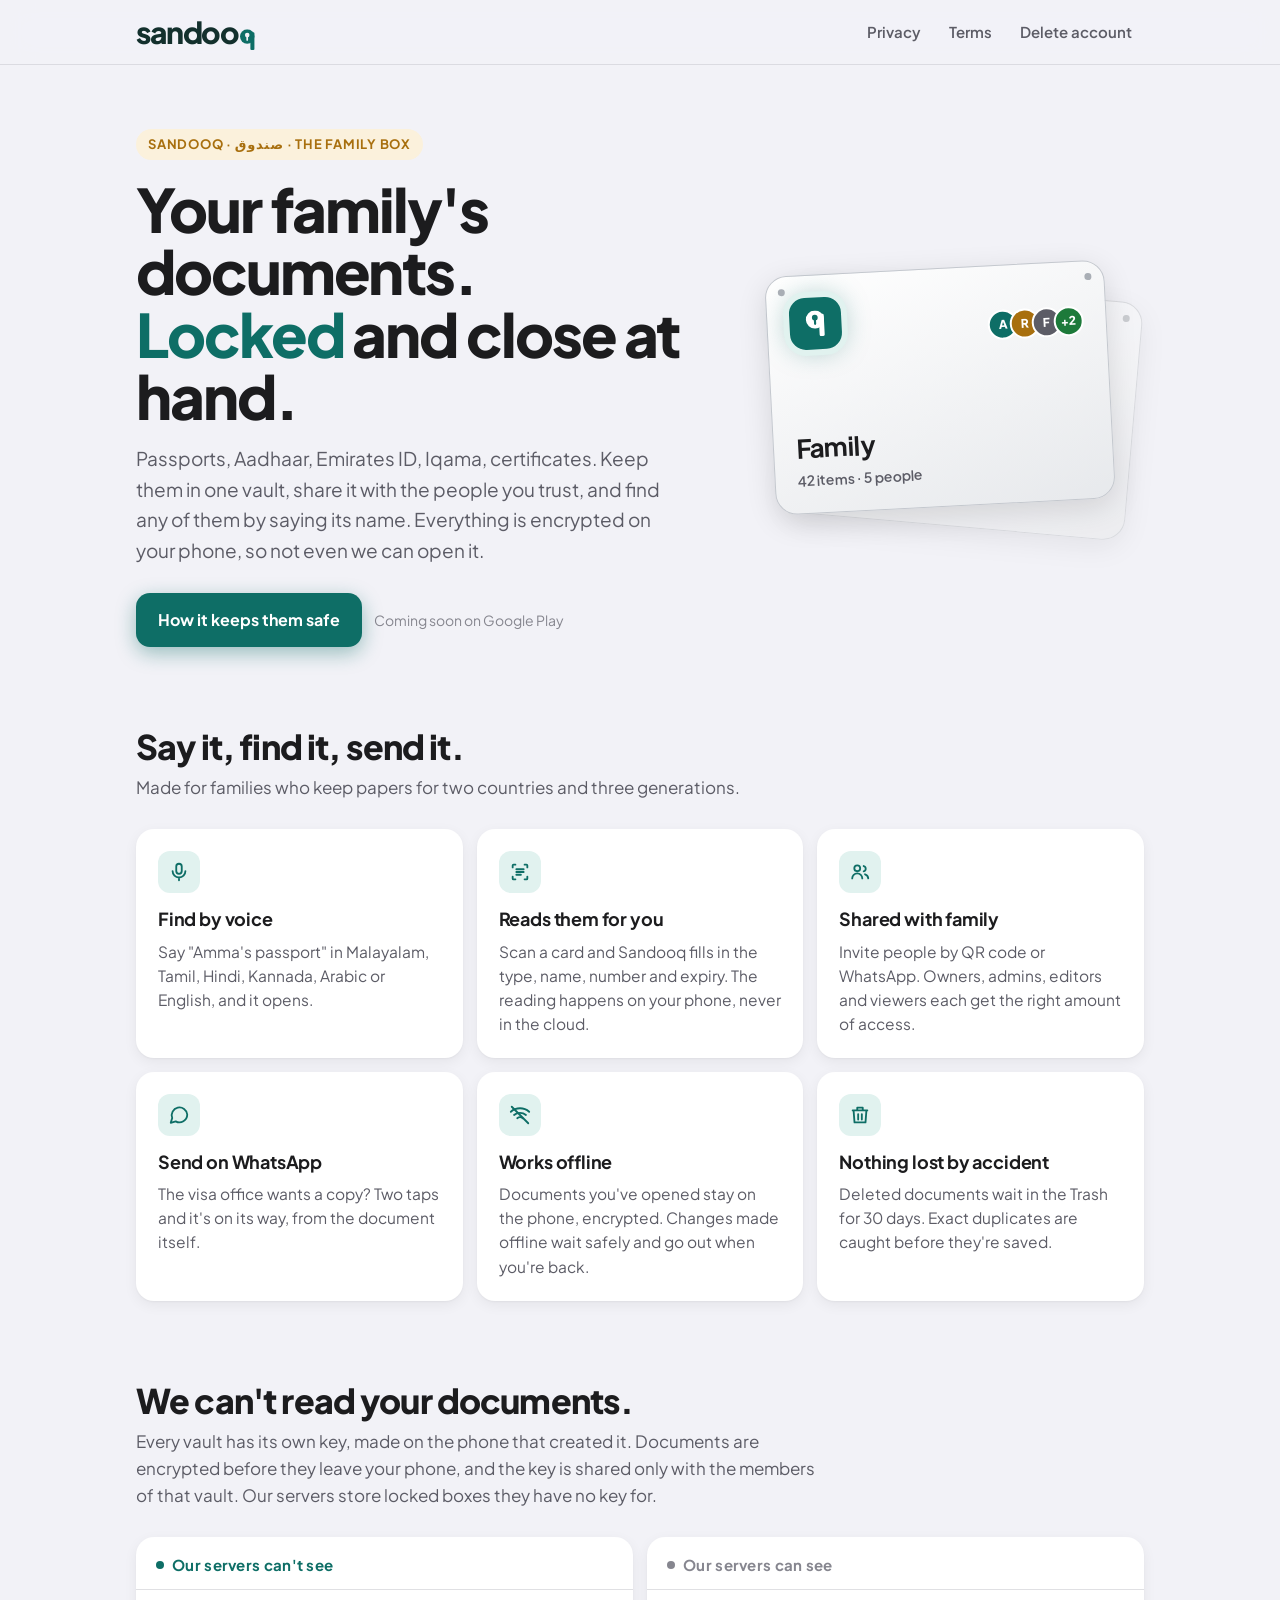
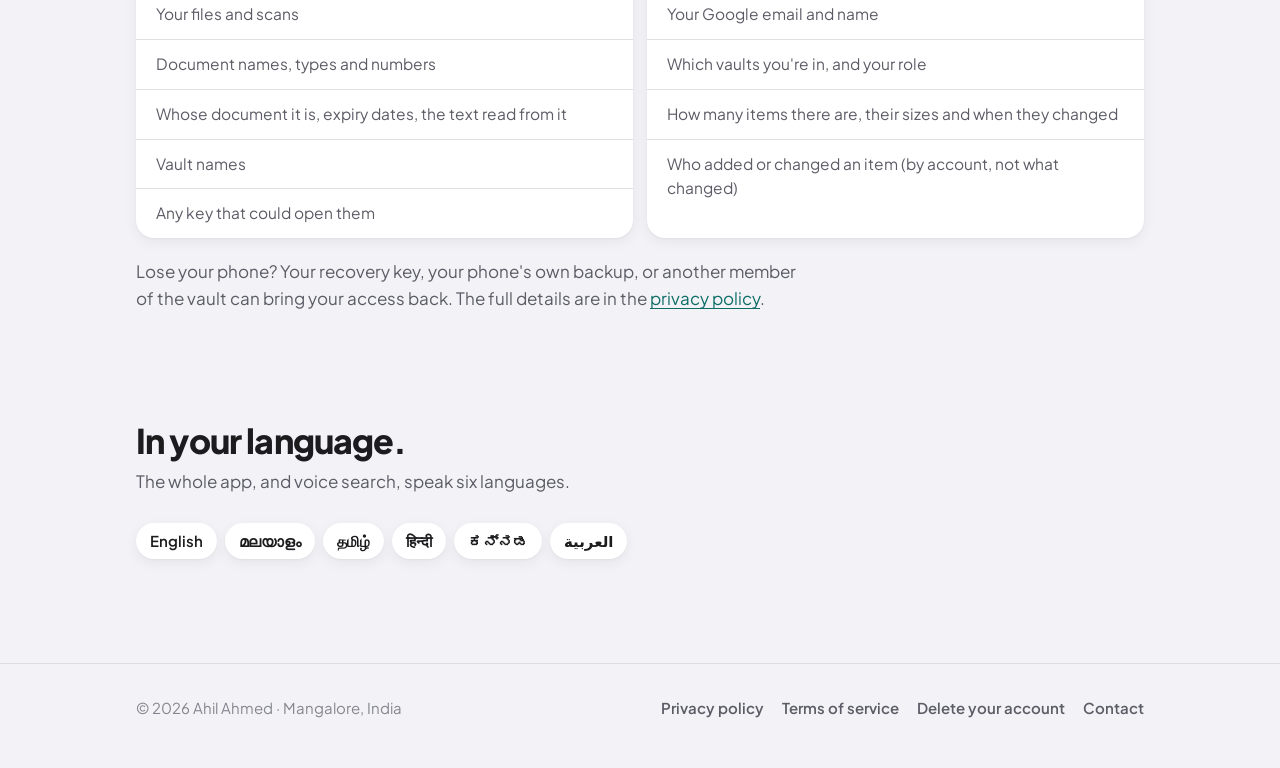
==== index.html @ 52944ab1 "Sandooq website: home, privacy policy, terms, account deletion Co-Authored-By: Claude Opus 5.5 <nore" ====
<!doctype html>
<html lang="en">
<head>
  <meta charset="utf-8">
  <meta name="viewport" content="width=device-width, initial-scale=1">
  <title>Sandooq — your family's documents, locked and close at hand</title>
  <meta name="description" content="Sandooq keeps your family's passports, IDs and papers end-to-end encrypted, shared with the people you choose, and found by voice in your own language.">
  <meta name="theme-color" content="#F2F2F7" media="(prefers-color-scheme: light)">
  <meta name="theme-color" content="#000000" media="(prefers-color-scheme: dark)">
  <link rel="icon" href="favicon.svg" type="image/svg+xml">
  <link rel="preconnect" href="https://fonts.googleapis.com">
  <link rel="preconnect" href="https://fonts.gstatic.com" crossorigin>
  <link href="https://fonts.googleapis.com/css2?family=Plus+Jakarta+Sans:wght@400;500;600;700;800&display=swap" rel="stylesheet">
  <link rel="stylesheet" href="style.css">
</head>
<body>
  <header class="site-header">
    <div class="wrap">
      <a class="wordmark" href="./" aria-label="Sandooq home">sandoo<svg class="q" viewBox="0 0 26 36" aria-hidden="true"><circle class="mark" cx="12.5" cy="12.5" r="12.5"/><rect class="mark" x="18" y="5" width="7" height="31" rx="2"/><circle class="hole" cx="12.5" cy="10" r="4"/><rect class="hole" x="11" y="11" width="3" height="9" rx="1.5"/></svg></a>
      <nav aria-label="Main">
        <a href="privacy/">Privacy</a>
        <a href="terms/">Terms</a>
        <a href="delete-account/">Delete account</a>
      </nav>
    </div>
  </header>

  <main>
    <div class="wrap">
      <section class="hero">
        <div>
          <span class="eyebrow">Sandooq · صندوق · the family box</span>
          <h1>Your family's documents. <em>Locked</em> and close at hand.</h1>
          <p class="lede">Passports, Aadhaar, Emirates ID, Iqama, certificates. Keep them in one vault, share it with the people you trust, and find any of them by saying its name. Everything is encrypted on your phone, so not even we can open it.</p>
          <div class="cta-row">
            <a class="btn" href="#how">How it keeps them safe</a>
            <span class="soon">Coming soon on Google Play</span>
          </div>
        </div>
        <div class="vault-stage" aria-hidden="true">
          <div class="stack">
            <div class="vault behind">
              <div class="row"><div class="lock"></div></div>
              <div><h3>Parents</h3></div>
            </div>
            <div class="vault">
              <div class="row">
                <div class="lock"><svg viewBox="0 0 26 36"><circle cx="12.5" cy="12.5" r="12.5" fill="#fff"/><rect x="18" y="5" width="7" height="31" rx="2" fill="#fff"/><circle cx="12.5" cy="10" r="4" style="fill:var(--brand)"/><rect x="11" y="11" width="3" height="9" rx="1.5" style="fill:var(--brand)"/></svg></div>
                <div class="people"><span>A</span><span>R</span><span>F</span><span>+2</span></div>
              </div>
              <div>
                <h3>Family</h3>
                <div class="meta">42 items · 5 people</div>
              </div>
            </div>
          </div>
        </div>
      </section>

      <section class="block">
        <h2>Say it, find it, send it.</h2>
        <p class="section-sub">Made for families who keep papers for two countries and three generations.</p>
        <div class="grid">
          <div class="card">
            <div class="icon"><svg viewBox="0 0 24 24"><rect x="9" y="3" width="6" height="11" rx="3"/><path d="M5 11a7 7 0 0 0 14 0M12 18v3"/></svg></div>
            <h3>Find by voice</h3>
            <p>Say "Amma's passport" in Malayalam, Tamil, Hindi, Kannada, Arabic or English, and it opens.</p>
          </div>
          <div class="card">
            <div class="icon"><svg viewBox="0 0 24 24"><path d="M4 7V5a1 1 0 0 1 1-1h2M17 4h2a1 1 0 0 1 1 1v2M20 17v2a1 1 0 0 1-1 1h-2M7 20H5a1 1 0 0 1-1-1v-2M8 9h8M8 12h8M8 15h5"/></svg></div>
            <h3>Reads them for you</h3>
            <p>Scan a card and Sandooq fills in the type, name, number and expiry. The reading happens on your phone, never in the cloud.</p>
          </div>
          <div class="card">
            <div class="icon"><svg viewBox="0 0 24 24"><circle cx="9" cy="8" r="3.2"/><path d="M3.5 19a5.5 5.5 0 0 1 11 0M16 5.5a3 3 0 0 1 0 5.8M17.5 14.5A5 5 0 0 1 21 19"/></svg></div>
            <h3>Shared with family</h3>
            <p>Invite people by QR code or WhatsApp. Owners, admins, editors and viewers each get the right amount of access.</p>
          </div>
          <div class="card">
            <div class="icon"><svg viewBox="0 0 24 24"><path d="M21 11.5a8.5 8.5 0 0 1-12.6 7.4L3 20.5l1.6-5.2A8.5 8.5 0 1 1 21 11.5z"/></svg></div>
            <h3>Send on WhatsApp</h3>
            <p>The visa office wants a copy? Two taps and it's on its way, from the document itself.</p>
          </div>
          <div class="card">
            <div class="icon"><svg viewBox="0 0 24 24"><path d="M2 8.5a15 15 0 0 1 20 0M5.5 12a10 10 0 0 1 13 0M9 15.5a5 5 0 0 1 6 0"/><path d="M3 3l18 18"/></svg></div>
            <h3>Works offline</h3>
            <p>Documents you've opened stay on the phone, encrypted. Changes made offline wait safely and go out when you're back.</p>
          </div>
          <div class="card">
            <div class="icon"><svg viewBox="0 0 24 24"><path d="M4 7h16M10 11v6M14 11v6M5 7l1 13h12l1-13M9 7V4h6v3"/></svg></div>
            <h3>Nothing lost by accident</h3>
            <p>Deleted documents wait in the Trash for 30 days. Exact duplicates are caught before they're saved.</p>
          </div>
        </div>
      </section>

      <section class="block" id="how">
        <h2>We can't read your documents.</h2>
        <p class="section-sub">Every vault has its own key, made on the phone that created it. Documents are encrypted before they leave your phone, and the key is shared only with the members of that vault. Our servers store locked boxes they have no key for.</p>
        <div class="split">
          <div class="list-card cant">
            <h3><span class="dot"></span>Our servers can't see</h3>
            <ul>
              <li>Your files and scans</li>
              <li>Document names, types and numbers</li>
              <li>Whose document it is, expiry dates, the text read from it</li>
              <li>Vault names</li>
              <li>Any key that could open them</li>
            </ul>
          </div>
          <div class="list-card can">
            <h3><span class="dot"></span>Our servers can see</h3>
            <ul>
              <li>Your Google email and name</li>
              <li>Which vaults you're in, and your role</li>
              <li>How many items there are, their sizes and when they changed</li>
              <li>Who added or changed an item (by account, not what changed)</li>
            </ul>
          </div>
        </div>
        <p class="section-sub" style="margin-top:20px">Lose your phone? Your recovery key, your phone's own backup, or another member of the vault can bring your access back. The full details are in the <a href="privacy/">privacy policy</a>.</p>
      </section>

      <section class="block">
        <h2>In your language.</h2>
        <p class="section-sub">The whole app, and voice search, speak six languages.</p>
        <div class="langs" lang="mul">
          <span>English</span><span lang="ml">മലയാളം</span><span lang="ta">தமிழ்</span><span lang="hi">हिन्दी</span><span lang="kn">ಕನ್ನಡ</span><span lang="ar" dir="rtl">العربية</span>
        </div>
      </section>
    </div>
  </main>

  <footer class="site-footer">
    <div class="wrap">
      <span>© 2026 Ahil Ahmed · Mangalore, India</span>
      <nav aria-label="Footer">
        <a href="privacy/">Privacy policy</a>
        <a href="terms/">Terms of service</a>
        <a href="delete-account/">Delete your account</a>
        <a href="mailto:ahilahmedhussain15@gmail.com">Contact</a>
      </nav>
    </div>
  </footer>
</body>
</html>
---- style.css ----
/* Sandooq site — colours and type follow the app (lib/app/theme.dart). */

:root {
  --bg: #F2F2F7;
  --surface: #FFFFFF;
  --fill: #E5E5EA;
  --separator: #C6C6CC;
  --ink: #1C1C1E;
  --ink2: #5C5C66;
  --ink3: #86868F;
  --brand: #0E6E66;
  --brand-ink: #13302D;
  --on-brand: #FFFFFF;
  --tint: #E1F2EF;
  --brass: #A86F0E;
  --brass-tint: #FBF1DC;
  --danger: #C8281C;
  --silver: #E7E9EC;
  --silver-edge: #C4C8CE;
  --silver-rivet: #A9AEB5;
  --glow: rgba(14, 110, 102, .40);
  --shadow-card: 0 1px 2px rgba(0,0,0,.04), 0 4px 14px rgba(0,0,0,.06);
  --shadow-float: 0 8px 30px rgba(0,0,0,.12);
  --radius: 18px;
  color-scheme: light;
}

@media (prefers-color-scheme: dark) {
  :root {
    --bg: #000000;
    --surface: #1C1C1E;
    --fill: #3A3A3C;
    --separator: #48484A;
    --ink: #F5F5F7;
    --ink2: #AEAEB5;
    --ink3: #8C8C94;
    --brand: #3CC2B2;
    --brand-ink: #3CC2B2;
    --on-brand: #04211F;
    --tint: #12403C;
    --brass: #E2AA45;
    --brass-tint: #33270F;
    --danger: #FF6B5E;
    --silver: #2A2C2F;
    --silver-edge: #4A4E54;
    --silver-rivet: #6B7078;
    --glow: rgba(60, 194, 178, .45);
    --shadow-card: none;
    --shadow-float: 0 8px 30px rgba(0,0,0,.5);
    color-scheme: dark;
  }
}

*, *::before, *::after { box-sizing: border-box; }

html { -webkit-text-size-adjust: 100%; scroll-padding-top: 84px; }

body {
  margin: 0;
  background: var(--bg);
  color: var(--ink);
  font-family: "Plus Jakarta Sans", system-ui, -apple-system, "Segoe UI", Roboto, sans-serif;
  font-size: 17px;
  line-height: 1.6;
  -webkit-font-smoothing: antialiased;
}

a { color: var(--brand); text-underline-offset: 3px; text-decoration-thickness: 1px; }
a:hover { text-decoration-thickness: 2px; }
a:focus-visible, button:focus-visible { outline: 3px solid var(--glow); outline-offset: 2px; border-radius: 6px; }

.wrap { width: 100%; max-width: 1040px; margin: 0 auto; padding: 0 16px; }
.wrap.narrow { max-width: 760px; }

/* ── Header ─────────────────────────────────────────── */
.site-header {
  position: sticky; top: 0; z-index: 10;
  background: color-mix(in srgb, var(--bg) 82%, transparent);
  backdrop-filter: saturate(180%) blur(16px);
  -webkit-backdrop-filter: saturate(180%) blur(16px);
  border-bottom: 1px solid color-mix(in srgb, var(--separator) 50%, transparent);
}
.site-header .wrap { display: flex; align-items: center; justify-content: space-between; gap: 12px; min-height: 64px; flex-wrap: wrap; }
.site-header nav { display: flex; gap: 4px; flex-wrap: wrap; }
.site-header nav a {
  color: var(--ink2); text-decoration: none; font-weight: 600; font-size: 15px;
  padding: 8px 12px; border-radius: 999px;
}
.site-header nav a:hover { background: var(--fill); color: var(--ink); }
.site-header nav a[aria-current="page"] { background: var(--tint); color: var(--brand); }

/* ── Wordmark: "sandoo" + the keyhole q ─────────────── */
.wordmark {
  display: inline-flex; align-items: baseline; text-decoration: none;
  color: var(--brand-ink); font-weight: 800; letter-spacing: -0.0385em;
  font-size: 30px; line-height: 1;
}
.wordmark .q { width: .5em; height: .692em; margin-left: .019em; transform: translateY(.2115em); flex: none; }
.wordmark .q .mark { fill: var(--brand); }
.wordmark .q .hole { fill: var(--bg); }

/* ── Landing ────────────────────────────────────────── */
.hero { padding: 64px 0 40px; display: grid; gap: 48px; align-items: center; grid-template-columns: 1.15fr .85fr; }
.eyebrow { display: inline-block; font-size: 13px; font-weight: 700; letter-spacing: .06em; text-transform: uppercase; color: var(--brass); background: var(--brass-tint); padding: 5px 12px; border-radius: 999px; }
.hero h1 { font-size: clamp(38px, 6vw, 60px); line-height: 1.04; letter-spacing: -0.035em; font-weight: 800; margin: 18px 0 16px; }
.hero h1 em { font-style: normal; color: var(--brand); }
.hero .lede { font-size: 19px; color: var(--ink2); margin: 0 0 28px; max-width: 34em; }
.cta-row { display: flex; gap: 12px; flex-wrap: wrap; align-items: center; }
.btn {
  display: inline-flex; align-items: center; gap: 8px; text-decoration: none;
  font-weight: 700; font-size: 16px; padding: 14px 22px; border-radius: 14px;
  background: var(--brand); color: var(--on-brand); box-shadow: 0 6px 20px var(--glow);
}
.btn.ghost { background: var(--surface); color: var(--ink); box-shadow: var(--shadow-card); }
.btn[aria-disabled="true"] { cursor: default; }
.soon { font-size: 14px; color: var(--ink3); }

/* The vault card, as on Home */
.vault-stage { display: grid; place-items: center; }
.vault {
  width: 100%; max-width: 340px; aspect-ratio: 1.42;
  position: relative; border-radius: 22px; padding: 22px;
  background: linear-gradient(160deg, var(--surface), var(--silver));
  border: 1px solid var(--silver-edge);
  box-shadow: var(--shadow-float);
  display: flex; flex-direction: column; justify-content: space-between;
  transform: rotate(-3deg);
}
.vault::before, .vault::after { content: ""; position: absolute; width: 7px; height: 7px; border-radius: 50%; background: var(--silver-rivet); top: 12px; }
.vault::before { left: 12px; } .vault::after { right: 12px; }
.vault .lock { width: 52px; height: 52px; border-radius: 16px; background: var(--brand); display: grid; place-items: center; box-shadow: 0 0 0 6px var(--tint), 0 0 28px var(--glow); }
.vault .lock svg { width: 26px; height: 26px; }
.vault h3 { margin: 0; font-size: 26px; letter-spacing: -0.02em; }
.vault .meta { color: var(--ink2); font-size: 14px; font-weight: 600; }
.vault .people { display: flex; }
.vault .people span { width: 30px; height: 30px; border-radius: 50%; display: grid; place-items: center; font-size: 12px; font-weight: 800; color: var(--on-brand); background: var(--brand); border: 2px solid var(--surface); margin-left: -8px; }
.vault .people span:first-child { margin-left: 0; }
.vault .people span:nth-child(2) { background: var(--brass); }
.vault .people span:nth-child(3) { background: #5C5C66; }
.vault .people span:nth-child(4) { background: #1D7A3A; }
.vault .row { display: flex; justify-content: space-between; align-items: flex-end; }
.vault.behind { position: absolute; transform: rotate(5deg) translate(26px, 18px); opacity: .55; filter: saturate(.6); }
.vault-stage .stack { position: relative; width: 100%; max-width: 340px; }

section.block { padding: 40px 0; }
section.block > h2, .section-title { font-size: clamp(26px, 3.4vw, 34px); letter-spacing: -0.025em; line-height: 1.15; margin: 0 0 8px; font-weight: 800; }
.section-sub { color: var(--ink2); margin: 0 0 28px; max-width: 40em; }

.grid { display: grid; gap: 14px; grid-template-columns: repeat(3, 1fr); }
.card { background: var(--surface); border-radius: var(--radius); padding: 22px; box-shadow: var(--shadow-card); }
.card h3 { margin: 12px 0 6px; font-size: 18px; letter-spacing: -0.01em; }
.card p { margin: 0; color: var(--ink2); font-size: 15.5px; line-height: 1.55; }
.icon { width: 42px; height: 42px; border-radius: 12px; background: var(--tint); display: grid; place-items: center; }
.icon svg { width: 22px; height: 22px; stroke: var(--brand); fill: none; stroke-width: 2; stroke-linecap: round; stroke-linejoin: round; }

.split { display: grid; grid-template-columns: 1fr 1fr; gap: 14px; }
.list-card { background: var(--surface); border-radius: var(--radius); box-shadow: var(--shadow-card); overflow: hidden; }
.list-card h3 { margin: 0; padding: 16px 20px 12px; font-size: 15px; letter-spacing: .02em; display: flex; align-items: center; gap: 8px; }
.list-card ul { list-style: none; margin: 0; padding: 0; }
.list-card li { padding: 12px 20px; border-top: 1px solid color-mix(in srgb, var(--separator) 55%, transparent); font-size: 15.5px; color: var(--ink2); }
.list-card.cant h3 { color: var(--brand); }
.list-card.can h3 { color: var(--ink3); }
.dot { width: 8px; height: 8px; border-radius: 50%; background: currentColor; display: inline-block; }

.langs { display: flex; flex-wrap: wrap; gap: 8px; margin-top: 18px; }
.langs span { background: var(--surface); box-shadow: var(--shadow-card); border-radius: 999px; padding: 6px 14px; font-weight: 600; font-size: 15px; }

/* ── Legal pages ────────────────────────────────────── */
.doc-head { padding: 48px 0 8px; }
.doc-head h1 { font-size: clamp(34px, 5vw, 46px); letter-spacing: -0.03em; line-height: 1.08; margin: 0 0 10px; font-weight: 800; }
.doc-head .updated { color: var(--ink3); font-size: 15px; margin: 0; }

.summary { background: var(--tint); border-radius: var(--radius); padding: 20px 22px; margin: 24px 0 8px; }
.summary h2 { margin: 0 0 8px !important; font-size: 17px !important; color: var(--brand); padding: 0 !important; border: 0 !important; }
.summary ul { margin: 0; padding-left: 20px; }
.summary li { margin: 4px 0; }

.toc { background: var(--surface); border-radius: var(--radius); box-shadow: var(--shadow-card); padding: 16px 20px; margin: 20px 0 8px; }
.toc strong { font-size: 13px; letter-spacing: .06em; text-transform: uppercase; color: var(--ink3); }
.toc ol { margin: 8px 0 0; padding-left: 22px; columns: 2; column-gap: 28px; font-size: 15.5px; }
.toc li { break-inside: avoid; margin: 3px 0; }
.toc a { text-decoration: none; }

.prose h2 { font-size: 23px; letter-spacing: -0.02em; line-height: 1.25; margin: 44px 0 10px; font-weight: 800; }
.prose h3 { font-size: 18px; margin: 26px 0 6px; }
.prose p, .prose li { color: var(--ink); }
.prose ul, .prose ol { padding-left: 22px; }
.prose li { margin: 5px 0; }
.prose .muted { color: var(--ink2); }

.table-card { background: var(--surface); border-radius: var(--radius); box-shadow: var(--shadow-card); overflow-x: auto; margin: 16px 0; }
table { width: 100%; border-collapse: collapse; font-size: 15px; line-height: 1.45; }
th, td { text-align: left; vertical-align: top; padding: 12px 16px; }
th { font-size: 13px; text-transform: uppercase; letter-spacing: .05em; color: var(--ink3); font-weight: 700; background: color-mix(in srgb, var(--fill) 45%, transparent); }
tr + tr td { border-top: 1px solid color-mix(in srgb, var(--separator) 55%, transparent); }
td:first-child { font-weight: 600; min-width: 150px; }
.pill { display: inline-block; font-size: 12.5px; font-weight: 700; padding: 2px 9px; border-radius: 999px; white-space: nowrap; }
.pill.enc { background: var(--tint); color: var(--brand); }
.pill.plain { background: var(--brass-tint); color: var(--brass); }

.note { border-left: 4px solid var(--brass); background: var(--brass-tint); border-radius: 0 14px 14px 0; padding: 14px 18px; margin: 18px 0; }
.note p { margin: 0; }

.steps { counter-reset: s; list-style: none; padding: 0 !important; margin: 16px 0; display: grid; gap: 10px; }
.steps li { counter-increment: s; background: var(--surface); box-shadow: var(--shadow-card); border-radius: 16px; padding: 16px 18px 16px 62px; position: relative; margin: 0 !important; }
.steps li::before { content: counter(s); position: absolute; left: 16px; top: 14px; width: 32px; height: 32px; border-radius: 50%; background: var(--brand); color: var(--on-brand); font-weight: 800; display: grid; place-items: center; font-size: 15px; }
.steps li strong { display: block; }

.mail-card { background: var(--surface); box-shadow: var(--shadow-card); border-radius: var(--radius); padding: 20px 22px; margin: 16px 0; }
.mail-card dl { margin: 0; display: grid; grid-template-columns: auto 1fr; gap: 8px 16px; }
.mail-card dt { color: var(--ink3); font-weight: 600; font-size: 15px; }
.mail-card dd { margin: 0; font-weight: 600; overflow-wrap: anywhere; }

/* ── Footer ─────────────────────────────────────────── */
.site-footer { margin-top: 64px; padding: 32px 0 48px; border-top: 1px solid color-mix(in srgb, var(--separator) 50%, transparent); color: var(--ink3); font-size: 15px; }
.site-footer .wrap { display: flex; justify-content: space-between; gap: 16px; flex-wrap: wrap; align-items: center; }
.site-footer nav { display: flex; gap: 18px; flex-wrap: wrap; }
.site-footer a { color: var(--ink2); text-decoration: none; font-weight: 600; }
.site-footer a:hover { color: var(--brand); }

/* ── Small screens ──────────────────────────────────── */
@media (max-width: 860px) {
  .hero { grid-template-columns: 1fr; padding-top: 36px; gap: 36px; }
  .grid { grid-template-columns: 1fr 1fr; }
}
@media (max-width: 600px) {
  body { font-size: 16px; }
  .grid, .split { grid-template-columns: 1fr; }
  .toc ol { columns: 1; }
  .site-header .wrap { padding-top: 8px; padding-bottom: 8px; }
  .site-header nav { margin-left: -12px; }
  .wordmark { font-size: 26px; }
  td:first-child { min-width: 110px; }
  .mail-card dl { grid-template-columns: 1fr; gap: 2px; }
  .mail-card dd + dt { margin-top: 10px; }
  .mail-card dd { overflow-wrap: normal; word-break: break-all; }
  .vault.behind { display: none; }
}
@media (prefers-reduced-motion: no-preference) {
  .vault:not(.behind) { transition: transform .4s cubic-bezier(.2,.8,.2,1); }
  .vault-stage:hover .vault:not(.behind) { transform: rotate(-1deg) translateY(-4px); }
}
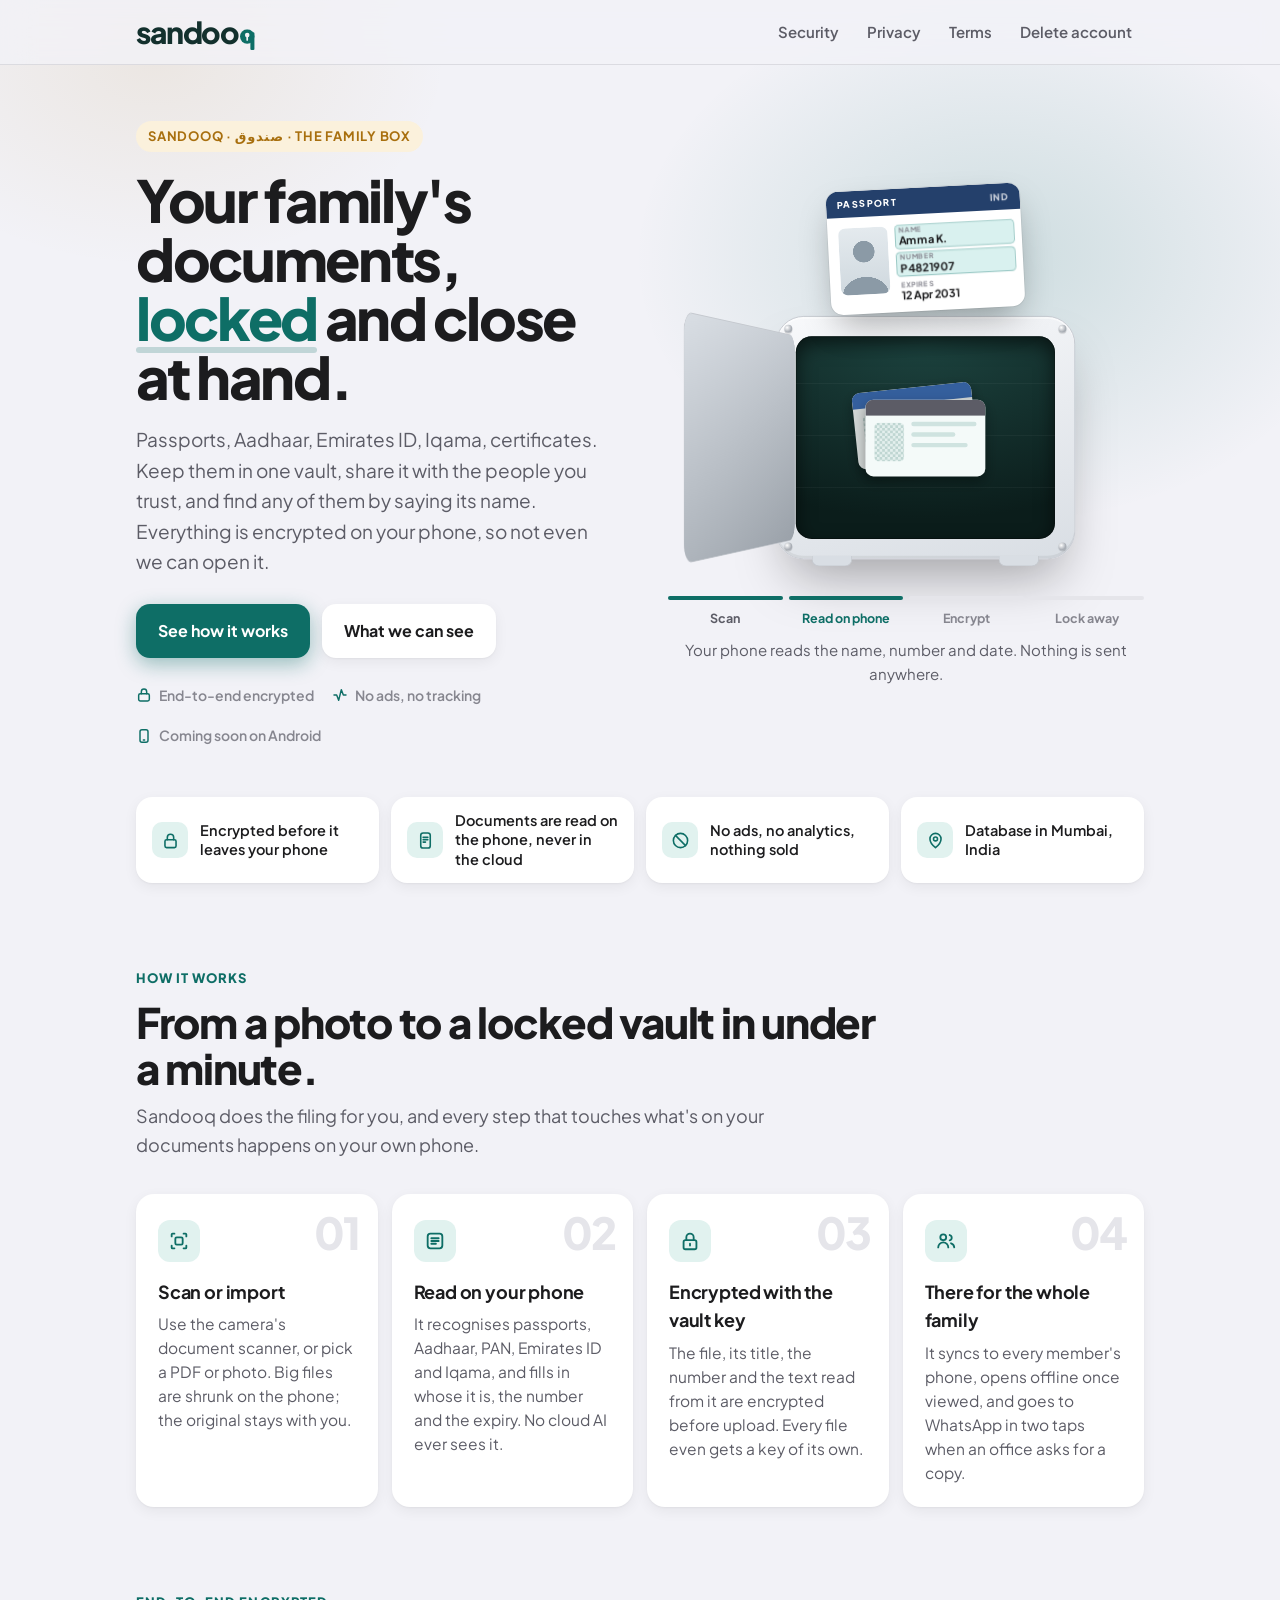
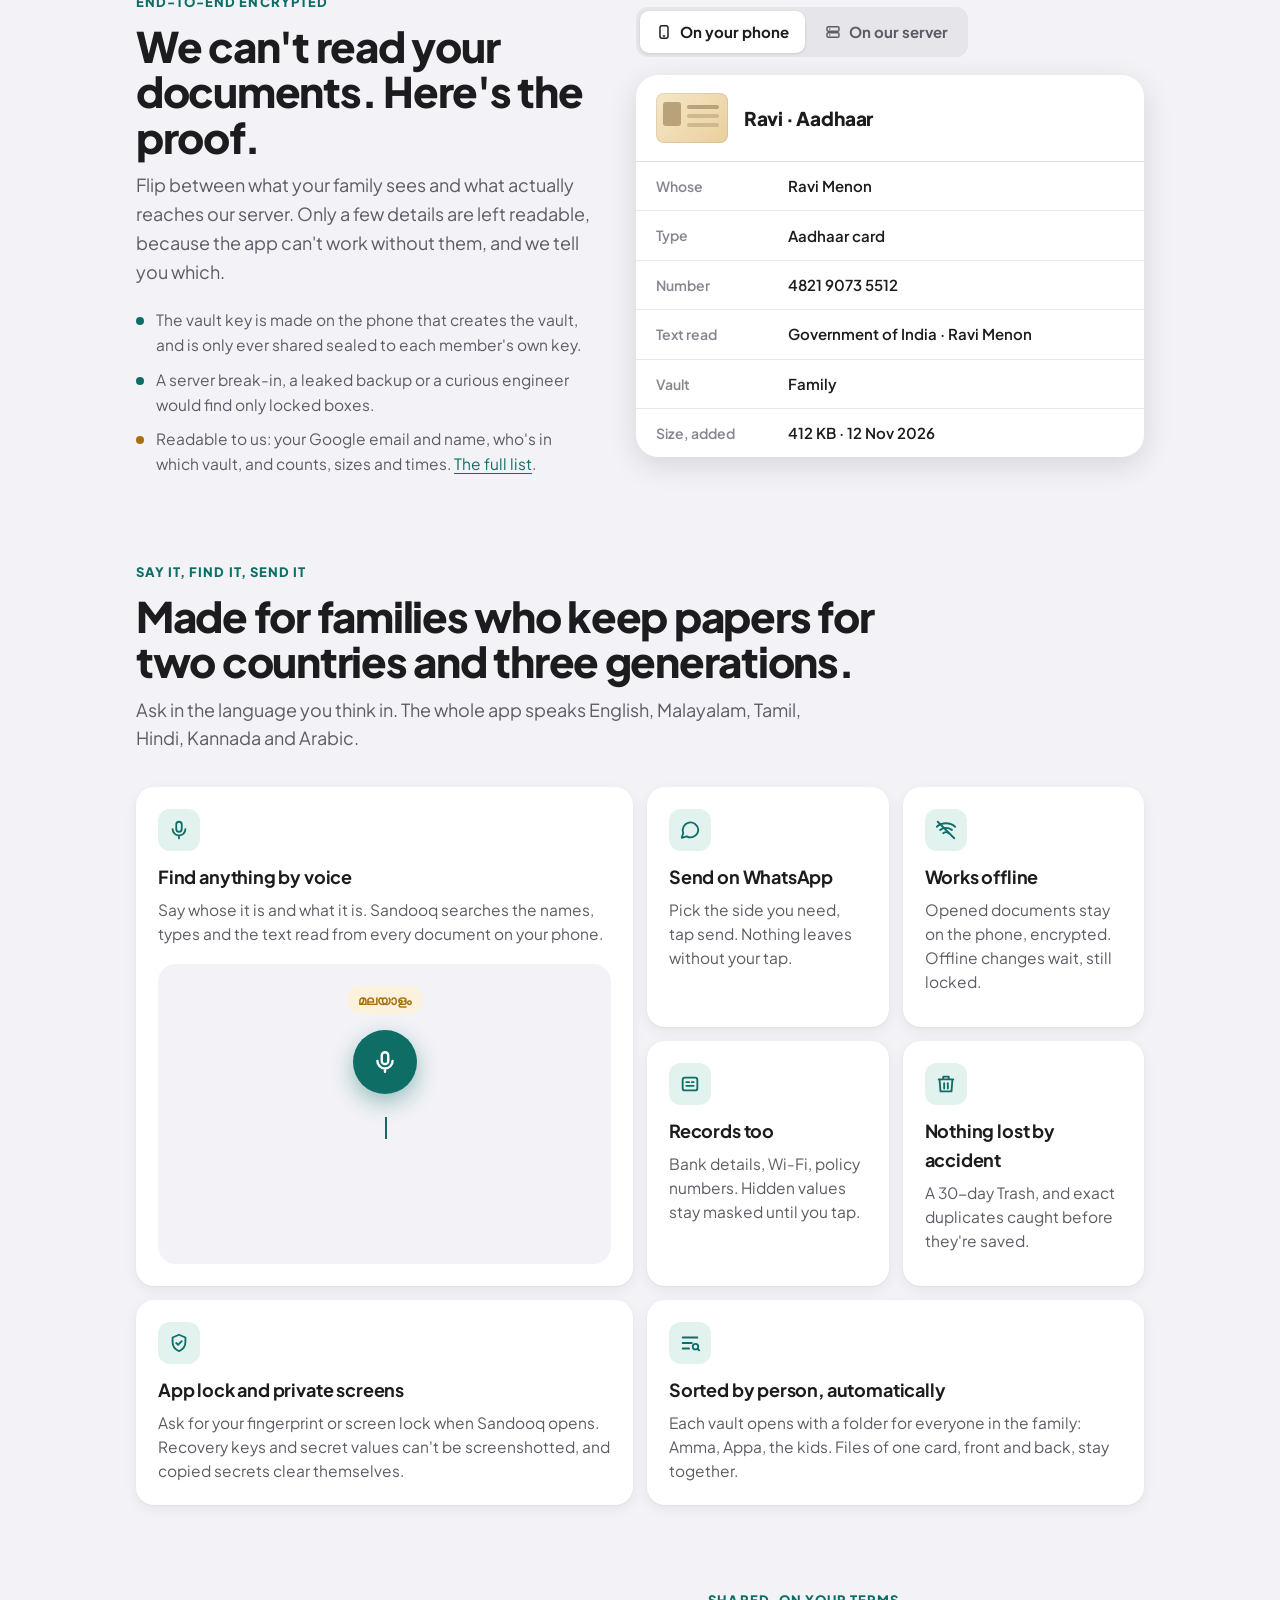
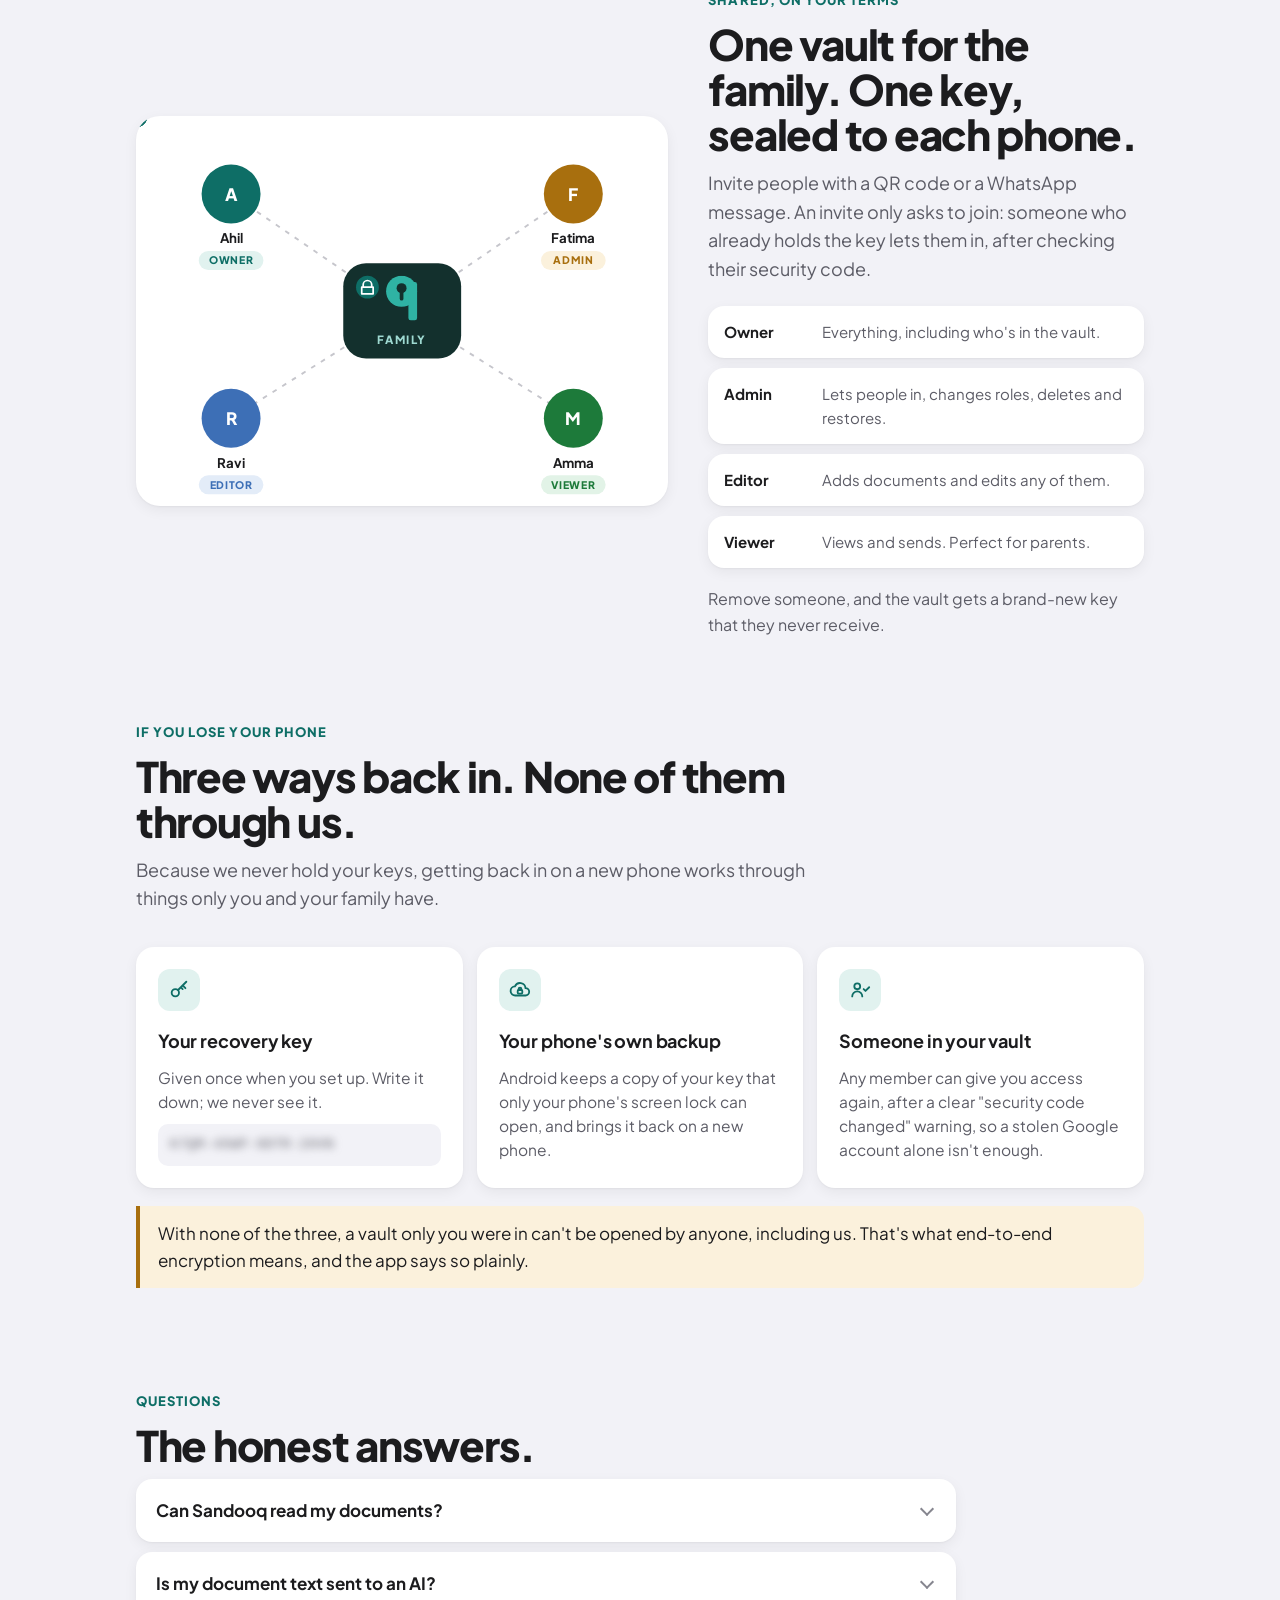
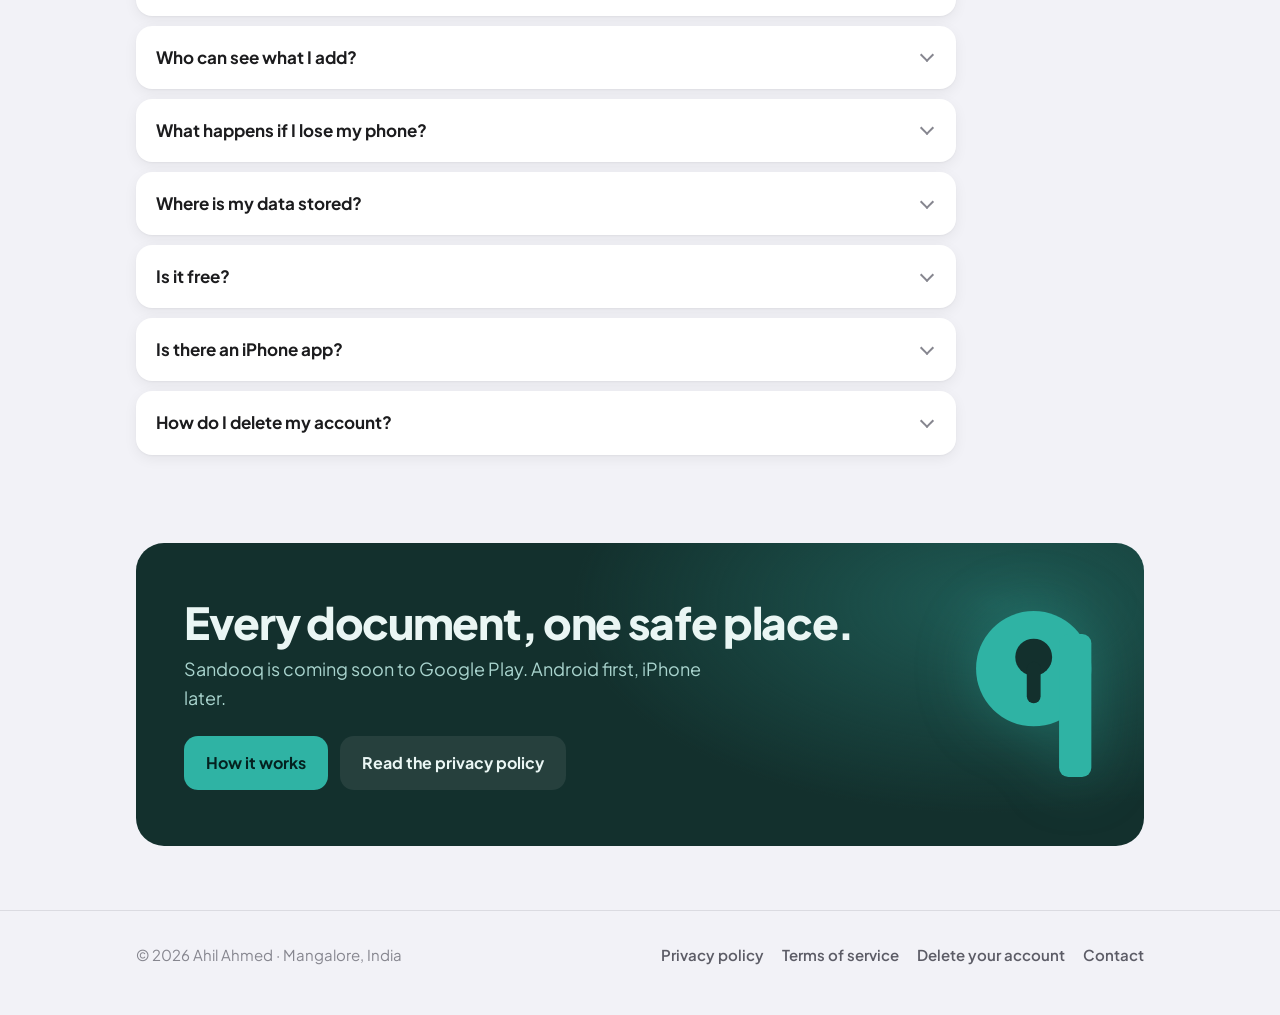
==== commit d900c6d1: "Home page: animated vault, phone-vs-server view, voice demo, key sharing, FAQ Co-Authored-By: Claude" ====
--- a/index.html
+++ b/index.html
@@ -5,6 +5,8 @@
   <meta name="viewport" content="width=device-width, initial-scale=1">
   <title>Sandooq — your family's documents, locked and close at hand</title>
   <meta name="description" content="Sandooq keeps your family's passports, IDs and papers end-to-end encrypted, shared with the people you choose, and found by voice in your own language.">
+  <meta property="og:title" content="Sandooq — your family's documents, locked and close at hand">
+  <meta property="og:description" content="End-to-end encrypted family document vault. Read on your phone, found by voice, shared only with family.">
   <meta name="theme-color" content="#F2F2F7" media="(prefers-color-scheme: light)">
   <meta name="theme-color" content="#000000" media="(prefers-color-scheme: dark)">
   <link rel="icon" href="favicon.svg" type="image/svg+xml">
@@ -12,12 +14,19 @@
   <link rel="preconnect" href="https://fonts.gstatic.com" crossorigin>
   <link href="https://fonts.googleapis.com/css2?family=Plus+Jakarta+Sans:wght@400;500;600;700;800&display=swap" rel="stylesheet">
   <link rel="stylesheet" href="style.css">
+  <link rel="stylesheet" href="home.css">
+  <script>document.documentElement.classList.add('js')</script>
 </head>
 <body>
+  <svg width="0" height="0" style="position:absolute" aria-hidden="true">
+    <symbol id="q" viewBox="0 0 26 36"><circle cx="12.5" cy="12.5" r="12.5" style="fill:var(--q-mark)"/><rect x="18" y="5" width="7" height="31" rx="2" style="fill:var(--q-mark)"/><circle cx="12.5" cy="10" r="4" style="fill:var(--q-hole)"/><rect x="11" y="11" width="3" height="9" rx="1.5" style="fill:var(--q-hole)"/></symbol>
+  </svg>
+
   <header class="site-header">
     <div class="wrap">
       <a class="wordmark" href="./" aria-label="Sandooq home">sandoo<svg class="q" viewBox="0 0 26 36" aria-hidden="true"><circle class="mark" cx="12.5" cy="12.5" r="12.5"/><rect class="mark" x="18" y="5" width="7" height="31" rx="2"/><circle class="hole" cx="12.5" cy="10" r="4"/><rect class="hole" x="11" y="11" width="3" height="9" rx="1.5"/></svg></a>
       <nav aria-label="Main">
+        <a class="nav-sec" href="#security">Security</a>
         <a href="privacy/">Privacy</a>
         <a href="terms/">Terms</a>
         <a href="delete-account/">Delete account</a>
@@ -26,109 +35,312 @@
   </header>
 
   <main>
-    <div class="wrap">
-      <section class="hero">
+    <!-- Hero -->
+    <section class="hero2">
+      <div class="wrap">
         <div>
           <span class="eyebrow">Sandooq · صندوق · the family box</span>
-          <h1>Your family's documents. <em>Locked</em> and close at hand.</h1>
+          <h1>Your family's documents, <span class="lock-word">locked</span> and close at hand.</h1>
           <p class="lede">Passports, Aadhaar, Emirates ID, Iqama, certificates. Keep them in one vault, share it with the people you trust, and find any of them by saying its name. Everything is encrypted on your phone, so not even we can open it.</p>
           <div class="cta-row">
-            <a class="btn" href="#how">How it keeps them safe</a>
-            <span class="soon">Coming soon on Google Play</span>
-          </div>
-        </div>
-        <div class="vault-stage" aria-hidden="true">
-          <div class="stack">
-            <div class="vault behind">
-              <div class="row"><div class="lock"></div></div>
-              <div><h3>Parents</h3></div>
+            <a class="btn" href="#how">See how it works</a>
+            <a class="btn ghost" href="#security">What we can see</a>
+          </div>
+          <div class="hero-meta">
+            <span><svg viewBox="0 0 24 24"><rect x="4" y="10" width="16" height="11" rx="2.5"/><path d="M8 10V7a4 4 0 0 1 8 0v3"/></svg>End-to-end encrypted</span>
+            <span><svg viewBox="0 0 24 24"><path d="M3 12h4l3 8 4-16 3 8h4"/></svg>No ads, no tracking</span>
+            <span><svg viewBox="0 0 24 24"><rect x="6" y="2.5" width="12" height="19" rx="3"/><path d="M11 18h2"/></svg>Coming soon on Android</span>
+          </div>
+        </div>
+
+        <div class="scene">
+          <p class="sr-only">An animation: a passport is scanned, its details are read on the phone, encrypted, and locked inside the family vault.</p>
+          <div class="scene-box" aria-hidden="true">
+            <div class="stage" id="stage">
+              <div class="safe">
+                <span class="rivet tl"></span><span class="rivet tr"></span><span class="rivet bl"></span><span class="rivet br"></span>
+                <span class="foot l"></span><span class="foot r"></span>
+                <div class="interior" id="interior"></div>
+              </div>
+
+              <div class="doc" id="doc">
+                <div class="doc-head"><span id="doc-type">PASSPORT</span><em id="doc-tag">IND</em></div>
+                <div class="doc-body">
+                  <div class="doc-photo"><span class="noise"></span></div>
+                  <div class="doc-fields">
+                    <div><small id="l0">Name</small><b id="f0">Amma K.</b></div>
+                    <div><small id="l1">Number</small><b id="f1">P 4821907</b></div>
+                    <div><small id="l2">Expires</small><b id="f2">12 Apr 2031</b></div>
+                  </div>
+                </div>
+                <span class="scanline"></span>
+                <span class="doc-lock"><svg viewBox="0 0 24 24"><rect x="5" y="11" width="14" height="10" rx="2"/><path d="M8 11V8a4 4 0 0 1 8 0v3"/></svg></span>
+              </div>
+
+              <div class="door" id="door">
+                <div class="door-face">
+                  <span class="hinge a"></span><span class="hinge b"></span>
+                  <span class="bolt r1"></span><span class="bolt r2"></span>
+                  <span class="door-plate"><span class="led" id="led"></span>FAMILY</span>
+                  <div class="dial-wrap">
+                    <span class="dial-ticks"></span>
+                    <div class="dial" id="dial"><svg><use href="#q"/></svg></div>
+                    <span class="dial-glow" id="glow"></span>
+                  </div>
+                </div>
+                <div class="door-back"></div>
+              </div>
             </div>
-            <div class="vault">
-              <div class="row">
-                <div class="lock"><svg viewBox="0 0 26 36"><circle cx="12.5" cy="12.5" r="12.5" fill="#fff"/><rect x="18" y="5" width="7" height="31" rx="2" fill="#fff"/><circle cx="12.5" cy="10" r="4" style="fill:var(--brand)"/><rect x="11" y="11" width="3" height="9" rx="1.5" style="fill:var(--brand)"/></svg></div>
-                <div class="people"><span>A</span><span>R</span><span>F</span><span>+2</span></div>
-              </div>
-              <div>
-                <h3>Family</h3>
-                <div class="meta">42 items · 5 people</div>
-              </div>
+          </div>
+          <ol class="scene-steps" id="steps" aria-hidden="true">
+            <li>Scan</li><li>Read on phone</li><li>Encrypt</li><li>Lock away</li>
+          </ol>
+          <p class="scene-line" id="scene-line" aria-hidden="true">&nbsp;</p>
+        </div>
+      </div>
+    </section>
+
+    <!-- Trust strip -->
+    <section class="trust">
+      <div class="wrap">
+        <ul>
+          <li class="reveal"><span class="icon"><svg viewBox="0 0 24 24"><rect x="5" y="11" width="14" height="10" rx="2"/><path d="M8 11V8a4 4 0 0 1 8 0v3"/></svg></span>Encrypted before it leaves your phone</li>
+          <li class="reveal" style="--delay:.06s"><span class="icon"><svg viewBox="0 0 24 24"><rect x="6" y="2.5" width="12" height="19" rx="3"/><path d="M9 8h6M9 11h6M9 14h3"/></svg></span>Documents are read on the phone, never in the cloud</li>
+          <li class="reveal" style="--delay:.12s"><span class="icon"><svg viewBox="0 0 24 24"><circle cx="12" cy="12" r="9"/><path d="M5.6 5.6l12.8 12.8"/></svg></span>No ads, no analytics, nothing sold</li>
+          <li class="reveal" style="--delay:.18s"><span class="icon"><svg viewBox="0 0 24 24"><path d="M12 21s-7-5.6-7-11a7 7 0 0 1 14 0c0 5.4-7 11-7 11z"/><circle cx="12" cy="10" r="2.5"/></svg></span>Database in Mumbai, India</li>
+        </ul>
+      </div>
+    </section>
+
+    <!-- How it works -->
+    <section class="sec" id="how">
+      <div class="wrap">
+        <span class="kicker reveal">How it works</span>
+        <h2 class="reveal">From a photo to a locked vault in under a minute.</h2>
+        <p class="sub reveal">Sandooq does the filing for you, and every step that touches what's on your documents happens on your own phone.</p>
+        <div class="how">
+          <div class="card reveal">
+            <span class="num">01</span>
+            <div class="icon"><svg viewBox="0 0 24 24"><path d="M4 7V5a1 1 0 0 1 1-1h2M17 4h2a1 1 0 0 1 1 1v2M20 17v2a1 1 0 0 1-1 1h-2M7 20H5a1 1 0 0 1-1-1v-2"/><rect x="8" y="8" width="8" height="8" rx="1.5"/></svg></div>
+            <h3>Scan or import</h3>
+            <p>Use the camera's document scanner, or pick a PDF or photo. Big files are shrunk on the phone; the original stays with you.</p>
+          </div>
+          <div class="card reveal" style="--delay:.08s">
+            <span class="num">02</span>
+            <div class="icon"><svg viewBox="0 0 24 24"><path d="M8 9h8M8 12h8M8 15h5"/><rect x="4" y="4" width="16" height="16" rx="3"/></svg></div>
+            <h3>Read on your phone</h3>
+            <p>It recognises passports, Aadhaar, PAN, Emirates ID and Iqama, and fills in whose it is, the number and the expiry. No cloud AI ever sees it.</p>
+          </div>
+          <div class="card reveal" style="--delay:.16s">
+            <span class="num">03</span>
+            <div class="icon"><svg viewBox="0 0 24 24"><rect x="5" y="11" width="14" height="10" rx="2"/><path d="M8 11V8a4 4 0 0 1 8 0v3M12 15v2"/></svg></div>
+            <h3>Encrypted with the vault key</h3>
+            <p>The file, its title, the number and the text read from it are encrypted before upload. Every file even gets a key of its own.</p>
+          </div>
+          <div class="card reveal" style="--delay:.24s">
+            <span class="num">04</span>
+            <div class="icon"><svg viewBox="0 0 24 24"><circle cx="9" cy="8" r="3.2"/><path d="M3.5 19a5.5 5.5 0 0 1 11 0M16 5.5a3 3 0 0 1 0 5.8M17.5 14.5A5 5 0 0 1 21 19"/></svg></div>
+            <h3>There for the whole family</h3>
+            <p>It syncs to every member's phone, opens offline once viewed, and goes to WhatsApp in two taps when an office asks for a copy.</p>
+          </div>
+        </div>
+      </div>
+    </section>
+
+    <!-- What we can see -->
+    <section class="sec" id="security">
+      <div class="wrap compare">
+        <div>
+          <span class="kicker reveal">End-to-end encrypted</span>
+          <h2 class="reveal">We can't read your documents. Here's the proof.</h2>
+          <p class="sub reveal" style="margin-bottom:22px">Flip between what your family sees and what actually reaches our server. Only a few details are left readable, because the app can't work without them, and we tell you which.</p>
+          <ul class="compare-notes reveal">
+            <li>The vault key is made on the phone that creates the vault, and is only ever shared sealed to each member's own key.</li>
+            <li>A server break-in, a leaked backup or a curious engineer would find only locked boxes.</li>
+            <li class="p">Readable to us: your Google email and name, who's in which vault, and counts, sizes and times. <a href="privacy/#server">The full list</a>.</li>
+          </ul>
+        </div>
+        <div class="reveal">
+          <div class="seg" role="group" aria-label="Choose a view">
+            <button type="button" id="v-phone" aria-pressed="true"><svg viewBox="0 0 24 24"><rect x="6" y="2.5" width="12" height="19" rx="3"/><path d="M11 18h2"/></svg>On your phone</button>
+            <button type="button" id="v-server" aria-pressed="false"><svg viewBox="0 0 24 24"><rect x="3" y="4" width="18" height="7" rx="2"/><rect x="3" y="13" width="18" height="7" rx="2"/><path d="M7 7.5h.01M7 16.5h.01"/></svg>On our server</button>
+          </div>
+          <div class="view-card" id="view" aria-live="polite">
+            <div class="view-top">
+              <div class="view-thumb"><span class="noise"></span></div>
+              <div style="min-width:0;flex:1">
+                <div class="view-title" data-plain="Ravi · Aadhaar">Ravi · Aadhaar</div>
+              </div>
+              <span class="tag e">Encrypted</span>
             </div>
-          </div>
-        </div>
-      </section>
-
-      <section class="block">
-        <h2>Say it, find it, send it.</h2>
-        <p class="section-sub">Made for families who keep papers for two countries and three generations.</p>
-        <div class="grid">
-          <div class="card">
+            <div class="view-row"><span class="k">Whose</span><span class="v" data-plain="Ravi Menon">Ravi Menon</span><span class="tag e">Encrypted</span></div>
+            <div class="view-row"><span class="k">Type</span><span class="v" data-plain="Aadhaar card">Aadhaar card</span><span class="tag e">Encrypted</span></div>
+            <div class="view-row"><span class="k">Number</span><span class="v" data-plain="4821 9073 5512">4821 9073 5512</span><span class="tag e">Encrypted</span></div>
+            <div class="view-row"><span class="k">Text read</span><span class="v" data-plain="Government of India · Ravi Menon · DOB 04/06/1987">Government of India · Ravi Menon · DOB 04/06/1987</span><span class="tag e">Encrypted</span></div>
+            <div class="view-row"><span class="k">Vault</span><span class="v" data-plain="Family">Family</span><span class="tag e">Encrypted</span></div>
+            <div class="view-row"><span class="k">Size, added</span><span class="v">412 KB · 12 Nov 2026</span><span class="tag p">Readable</span></div>
+          </div>
+        </div>
+      </div>
+    </section>
+
+    <!-- Voice + features -->
+    <section class="sec">
+      <div class="wrap">
+        <span class="kicker reveal">Say it, find it, send it</span>
+        <h2 class="reveal">Made for families who keep papers for two countries and three generations.</h2>
+        <p class="sub reveal">Ask in the language you think in. The whole app speaks English, Malayalam, Tamil, Hindi, Kannada and Arabic.</p>
+        <div class="bento">
+          <div class="card voice reveal">
             <div class="icon"><svg viewBox="0 0 24 24"><rect x="9" y="3" width="6" height="11" rx="3"/><path d="M5 11a7 7 0 0 0 14 0M12 18v3"/></svg></div>
-            <h3>Find by voice</h3>
-            <p>Say "Amma's passport" in Malayalam, Tamil, Hindi, Kannada, Arabic or English, and it opens.</p>
-          </div>
-          <div class="card">
-            <div class="icon"><svg viewBox="0 0 24 24"><path d="M4 7V5a1 1 0 0 1 1-1h2M17 4h2a1 1 0 0 1 1 1v2M20 17v2a1 1 0 0 1-1 1h-2M7 20H5a1 1 0 0 1-1-1v-2M8 9h8M8 12h8M8 15h5"/></svg></div>
-            <h3>Reads them for you</h3>
-            <p>Scan a card and Sandooq fills in the type, name, number and expiry. The reading happens on your phone, never in the cloud.</p>
-          </div>
-          <div class="card">
-            <div class="icon"><svg viewBox="0 0 24 24"><circle cx="9" cy="8" r="3.2"/><path d="M3.5 19a5.5 5.5 0 0 1 11 0M16 5.5a3 3 0 0 1 0 5.8M17.5 14.5A5 5 0 0 1 21 19"/></svg></div>
-            <h3>Shared with family</h3>
-            <p>Invite people by QR code or WhatsApp. Owners, admins, editors and viewers each get the right amount of access.</p>
-          </div>
-          <div class="card">
+            <h3>Find anything by voice</h3>
+            <p>Say whose it is and what it is. Sandooq searches the names, types and the text read from every document on your phone.</p>
+            <div class="voice-demo" id="voice" aria-hidden="true">
+              <span class="lang-chip" id="v-lang">മലയാളം</span>
+              <div class="mic"><svg viewBox="0 0 24 24"><rect x="9" y="3" width="6" height="11" rx="3"/><path d="M5 11a7 7 0 0 0 14 0M12 18v3"/></svg></div>
+              <div class="said" id="v-said"></div>
+              <div class="found" id="v-found">
+                <span class="th" id="v-th">PASS</span>
+                <span class="t"><b id="v-title">Amma · Passport</b><span id="v-sub">Expires Apr 2031</span></span>
+                <span class="send"><svg viewBox="0 0 24 24"><path d="M4 12l16-8-6 16-2.5-6.5z"/></svg><span>Send</span></span>
+              </div>
+            </div>
+          </div>
+          <div class="card reveal" style="--delay:.05s">
             <div class="icon"><svg viewBox="0 0 24 24"><path d="M21 11.5a8.5 8.5 0 0 1-12.6 7.4L3 20.5l1.6-5.2A8.5 8.5 0 1 1 21 11.5z"/></svg></div>
             <h3>Send on WhatsApp</h3>
-            <p>The visa office wants a copy? Two taps and it's on its way, from the document itself.</p>
-          </div>
-          <div class="card">
+            <p>Pick the side you need, tap send. Nothing leaves without your tap.</p>
+          </div>
+          <div class="card reveal" style="--delay:.1s">
             <div class="icon"><svg viewBox="0 0 24 24"><path d="M2 8.5a15 15 0 0 1 20 0M5.5 12a10 10 0 0 1 13 0M9 15.5a5 5 0 0 1 6 0"/><path d="M3 3l18 18"/></svg></div>
             <h3>Works offline</h3>
-            <p>Documents you've opened stay on the phone, encrypted. Changes made offline wait safely and go out when you're back.</p>
-          </div>
-          <div class="card">
+            <p>Opened documents stay on the phone, encrypted. Offline changes wait, still locked.</p>
+          </div>
+          <div class="card reveal" style="--delay:.05s">
+            <div class="icon"><svg viewBox="0 0 24 24"><rect x="4" y="5" width="16" height="14" rx="2.5"/><path d="M8 10h3M8 14h8M14 10h2"/></svg></div>
+            <h3>Records too</h3>
+            <p>Bank details, Wi-Fi, policy numbers. Hidden values stay masked until you tap.</p>
+          </div>
+          <div class="card reveal" style="--delay:.1s">
             <div class="icon"><svg viewBox="0 0 24 24"><path d="M4 7h16M10 11v6M14 11v6M5 7l1 13h12l1-13M9 7V4h6v3"/></svg></div>
             <h3>Nothing lost by accident</h3>
-            <p>Deleted documents wait in the Trash for 30 days. Exact duplicates are caught before they're saved.</p>
-          </div>
-        </div>
-      </section>
-
-      <section class="block" id="how">
-        <h2>We can't read your documents.</h2>
-        <p class="section-sub">Every vault has its own key, made on the phone that created it. Documents are encrypted before they leave your phone, and the key is shared only with the members of that vault. Our servers store locked boxes they have no key for.</p>
-        <div class="split">
-          <div class="list-card cant">
-            <h3><span class="dot"></span>Our servers can't see</h3>
-            <ul>
-              <li>Your files and scans</li>
-              <li>Document names, types and numbers</li>
-              <li>Whose document it is, expiry dates, the text read from it</li>
-              <li>Vault names</li>
-              <li>Any key that could open them</li>
-            </ul>
-          </div>
-          <div class="list-card can">
-            <h3><span class="dot"></span>Our servers can see</h3>
-            <ul>
-              <li>Your Google email and name</li>
-              <li>Which vaults you're in, and your role</li>
-              <li>How many items there are, their sizes and when they changed</li>
-              <li>Who added or changed an item (by account, not what changed)</li>
-            </ul>
-          </div>
-        </div>
-        <p class="section-sub" style="margin-top:20px">Lose your phone? Your recovery key, your phone's own backup, or another member of the vault can bring your access back. The full details are in the <a href="privacy/">privacy policy</a>.</p>
-      </section>
-
-      <section class="block">
-        <h2>In your language.</h2>
-        <p class="section-sub">The whole app, and voice search, speak six languages.</p>
-        <div class="langs" lang="mul">
-          <span>English</span><span lang="ml">മലയാളം</span><span lang="ta">தமிழ்</span><span lang="hi">हिन्दी</span><span lang="kn">ಕನ್ನಡ</span><span lang="ar" dir="rtl">العربية</span>
-        </div>
-      </section>
-    </div>
+            <p>A 30-day Trash, and exact duplicates caught before they're saved.</p>
+          </div>
+          <div class="card wide reveal">
+            <div class="icon"><svg viewBox="0 0 24 24"><path d="M12 3l7 3v5c0 4.5-3 8.3-7 10-4-1.7-7-5.5-7-10V6z"/><path d="M9 12l2 2 4-4"/></svg></div>
+            <h3>App lock and private screens</h3>
+            <p>Ask for your fingerprint or screen lock when Sandooq opens. Recovery keys and secret values can't be screenshotted, and copied secrets clear themselves.</p>
+          </div>
+          <div class="card wide reveal" style="--delay:.06s">
+            <div class="icon"><svg viewBox="0 0 24 24"><path d="M4 6h16M4 12h10M4 18h7"/><circle cx="18" cy="16" r="3"/><path d="M20.2 18.2L22 20"/></svg></div>
+            <h3>Sorted by person, automatically</h3>
+            <p>Each vault opens with a folder for everyone in the family: Amma, Appa, the kids. Files of one card, front and back, stay together.</p>
+          </div>
+        </div>
+      </div>
+    </section>
+
+    <!-- Family and keys -->
+    <section class="sec">
+      <div class="wrap family">
+        <div class="reveal">
+          <svg class="keys-svg" id="keys" viewBox="0 0 560 410" role="img" aria-label="The vault key travels, sealed, to each member's phone: Ahil the owner, Fatima an admin, Ravi an editor and Amma a viewer.">
+            <path class="line" id="k1" d="M280 205 L100 82"/>
+            <path class="line" id="k2" d="M280 205 L460 82"/>
+            <path class="line" id="k3" d="M280 205 L100 318"/>
+            <path class="line" id="k4" d="M280 205 L460 318"/>
+            <rect class="vault-b" x="218" y="155" width="124" height="100" rx="24"/>
+            <use href="#q" x="263" y="168" width="34" height="47" style="--q-mark:#2FB3A4;--q-hole:#13302D"/>
+            <text class="vault-l" x="280" y="240">FAMILY</text>
+
+            <g class="pkt"><circle r="12"/><path d="M-4.5 0v-2.5a4.5 4.5 0 0 1 9 0V0M-6 0h12v7h-12z"/><animateMotion dur="3.2s" repeatCount="indefinite" begin="0s"><mpath href="#k1"/></animateMotion><animate attributeName="opacity" values="0;1;1;0" keyTimes="0;.15;.8;1" dur="3.2s" repeatCount="indefinite" begin="0s"/></g>
+            <g class="pkt"><circle r="12"/><path d="M-4.5 0v-2.5a4.5 4.5 0 0 1 9 0V0M-6 0h12v7h-12z"/><animateMotion dur="3.2s" repeatCount="indefinite" begin=".8s"><mpath href="#k2"/></animateMotion><animate attributeName="opacity" values="0;1;1;0" keyTimes="0;.15;.8;1" dur="3.2s" repeatCount="indefinite" begin=".8s"/></g>
+            <g class="pkt"><circle r="12"/><path d="M-4.5 0v-2.5a4.5 4.5 0 0 1 9 0V0M-6 0h12v7h-12z"/><animateMotion dur="3.2s" repeatCount="indefinite" begin="1.6s"><mpath href="#k3"/></animateMotion><animate attributeName="opacity" values="0;1;1;0" keyTimes="0;.15;.8;1" dur="3.2s" repeatCount="indefinite" begin="1.6s"/></g>
+            <g class="pkt"><circle r="12"/><path d="M-4.5 0v-2.5a4.5 4.5 0 0 1 9 0V0M-6 0h12v7h-12z"/><animateMotion dur="3.2s" repeatCount="indefinite" begin="2.4s"><mpath href="#k4"/></animateMotion><animate attributeName="opacity" values="0;1;1;0" keyTimes="0;.15;.8;1" dur="3.2s" repeatCount="indefinite" begin="2.4s"/></g>
+
+            <g transform="translate(100 82)"><circle r="31" fill="#0E6E66"/><text class="av">A</text><text class="nm" y="52">Ahil</text><rect x="-34" y="60" width="68" height="20" rx="10" fill="#E1F2EF"/><text class="rl" y="74" fill="#0E6E66">OWNER</text></g>
+            <g transform="translate(460 82)"><circle r="31" fill="#A86F0E"/><text class="av">F</text><text class="nm" y="52">Fatima</text><rect x="-34" y="60" width="68" height="20" rx="10" fill="#FBF1DC"/><text class="rl" y="74" fill="#A86F0E">ADMIN</text></g>
+            <g transform="translate(100 318)"><circle r="31" fill="#3D6FB6"/><text class="av">R</text><text class="nm" y="52">Ravi</text><rect x="-34" y="60" width="68" height="20" rx="10" fill="#E3ECF8"/><text class="rl" y="74" fill="#3D6FB6">EDITOR</text></g>
+            <g transform="translate(460 318)"><circle r="31" fill="#1D7A3A"/><text class="av">M</text><text class="nm" y="52">Amma</text><rect x="-34" y="60" width="68" height="20" rx="10" fill="#E2F3E7"/><text class="rl" y="74" fill="#1D7A3A">VIEWER</text></g>
+          </svg>
+        </div>
+        <div>
+          <span class="kicker reveal">Shared, on your terms</span>
+          <h2 class="reveal">One vault for the family. One key, sealed to each phone.</h2>
+          <p class="sub reveal" style="margin-bottom:22px">Invite people with a QR code or a WhatsApp message. An invite only asks to join: someone who already holds the key lets them in, after checking their security code.</p>
+          <ul class="roles reveal">
+            <li><b>Owner</b>Everything, including who's in the vault.</li>
+            <li><b>Admin</b>Lets people in, changes roles, deletes and restores.</li>
+            <li><b>Editor</b>Adds documents and edits any of them.</li>
+            <li><b>Viewer</b>Views and sends. Perfect for parents.</li>
+          </ul>
+          <p class="sub reveal" style="margin:18px 0 0;font-size:16px">Remove someone, and the vault gets a brand-new key that they never receive.</p>
+        </div>
+      </div>
+    </section>
+
+    <!-- Lost phone -->
+    <section class="sec">
+      <div class="wrap">
+        <span class="kicker reveal">If you lose your phone</span>
+        <h2 class="reveal">Three ways back in. None of them through us.</h2>
+        <p class="sub reveal">Because we never hold your keys, getting back in on a new phone works through things only you and your family have.</p>
+        <div class="lost">
+          <div class="card reveal">
+            <div class="icon"><svg viewBox="0 0 24 24"><circle cx="8" cy="15" r="4"/><path d="M11 12l9-9M16 7l3 3M14 9l2 2"/></svg></div>
+            <h3>Your recovery key</h3>
+            <p>Given once when you set up. Write it down; we never see it.</p>
+            <div class="rk" aria-hidden="true"><span>K7QM-4XWP-9DTR-2HVN</span></div>
+          </div>
+          <div class="card reveal" style="--delay:.08s">
+            <div class="icon"><svg viewBox="0 0 24 24"><path d="M7 18a5 5 0 0 1-.5-10 6 6 0 0 1 11.5 2 4 4 0 0 1 0 8z"/><rect x="9.5" y="12" width="5" height="4" rx="1"/><path d="M10.5 12v-1a1.5 1.5 0 0 1 3 0v1"/></svg></div>
+            <h3>Your phone's own backup</h3>
+            <p>Android keeps a copy of your key that only your phone's screen lock can open, and brings it back on a new phone.</p>
+          </div>
+          <div class="card reveal" style="--delay:.16s">
+            <div class="icon"><svg viewBox="0 0 24 24"><circle cx="9" cy="8" r="3.2"/><path d="M3.5 19a5.5 5.5 0 0 1 11 0"/><path d="M16 11l2 2 4-4"/></svg></div>
+            <h3>Someone in your vault</h3>
+            <p>Any member can give you access again, after a clear "security code changed" warning, so a stolen Google account alone isn't enough.</p>
+          </div>
+        </div>
+        <div class="note lost-note reveal"><p>With none of the three, a vault only you were in can't be opened by anyone, including us. That's what end-to-end encryption means, and the app says so plainly.</p></div>
+      </div>
+    </section>
+
+    <!-- FAQ -->
+    <section class="sec">
+      <div class="wrap">
+        <span class="kicker reveal">Questions</span>
+        <h2 class="reveal">The honest answers.</h2>
+        <div class="faq reveal">
+          <details><summary>Can Sandooq read my documents?</summary><p>No. Files, titles, numbers, the text read from them and vault names are encrypted on your phone with keys our servers never hold. We can see your Google email and name, which vaults you're in, and counts, sizes and times. The <a href="privacy/">privacy policy</a> lists everything.</p></details>
+          <details><summary>Is my document text sent to an AI?</summary><p>No. Text recognition runs on your phone. The optional on-device model is downloaded once over Wi-Fi and runs on the phone too; nothing you scan is sent to a cloud reading or AI service.</p></details>
+          <details><summary>Who can see what I add?</summary><p>Only the members of the vault you add it to, because only their phones hold that vault's key. Each member's role decides whether they can add, edit or delete.</p></details>
+          <details><summary>What happens if I lose my phone?</summary><p>Sign in on the new phone and get your keys back with your recovery key, your phone's backup, or a family member in the vault giving you access again.</p></details>
+          <details><summary>Where is my data stored?</summary><p>Our database is in Mumbai, India. Encrypted files and encrypted backups are kept with Cloudflare in the Asia-Pacific region.</p></details>
+          <details><summary>Is it free?</summary><p>Yes, for now. If paid plans come, joining someone else's vault will stay free, and nothing you've stored is ever deleted or locked if you stop paying.</p></details>
+          <details><summary>Is there an iPhone app?</summary><p>Sandooq is coming to Android first. iPhone is planned.</p></details>
+          <details><summary>How do I delete my account?</summary><p>In the app: Profile → Delete account. Or follow the steps on the <a href="delete-account/">account deletion page</a>.</p></details>
+        </div>
+      </div>
+    </section>
+
+    <!-- Closing band -->
+    <section class="band">
+      <div class="wrap">
+        <div class="band-in reveal">
+          <div>
+            <h2>Every document, one safe place.</h2>
+            <p>Sandooq is coming soon to Google Play. Android first, iPhone later.</p>
+            <div class="cta-row">
+              <a class="btn" href="#how">How it works</a>
+              <a class="btn ghost" href="privacy/">Read the privacy policy</a>
+            </div>
+          </div>
+          <svg class="q-big" aria-hidden="true"><use href="#q"/></svg>
+        </div>
+      </div>
+    </section>
   </main>
 
   <footer class="site-footer">
@@ -142,5 +354,7 @@
       </nav>
     </div>
   </footer>
+
+  <script src="home.js" defer></script>
 </body>
 </html>
--- a/style.css
+++ b/style.css
@@ -228,7 +228,8 @@
   .grid, .split { grid-template-columns: 1fr; }
   .toc ol { columns: 1; }
   .site-header .wrap { padding-top: 8px; padding-bottom: 8px; }
-  .site-header nav { margin-left: -12px; }
+  .site-header nav { margin-left: -10px; gap: 0; }
+  .site-header nav a { font-size: 14px; padding: 7px 10px; }
   .wordmark { font-size: 26px; }
   td:first-child { min-width: 110px; }
   .mail-card dl { grid-template-columns: 1fr; gap: 2px; }
--- a/home.css
+++ b/home.css
@@ -0,0 +1,324 @@
+/* Home page only. Tokens come from style.css. */
+
+.sr-only { position: absolute; width: 1px; height: 1px; overflow: hidden; clip: rect(0 0 0 0); white-space: nowrap; }
+
+:root {
+  --steel-hi: #F8F9FB;
+  --steel-lo: #D9DEE4;
+  --steel-edge: #C4C8CE;
+  --door-hi: #FDFDFE;
+  --door-lo: #E3E7EC;
+  --vault-in-hi: #1D4440;
+  --vault-in-lo: #0B1D1B;
+  --deep: #13302D;
+  --mark: #2FB3A4;
+}
+@media (prefers-color-scheme: dark) {
+  :root {
+    --steel-hi: #34373B;
+    --steel-lo: #1E2023;
+    --steel-edge: #4A4E54;
+    --door-hi: #3A3D42;
+    --door-lo: #26292C;
+  }
+}
+
+/* ── Hero ───────────────────────────────────────────── */
+.hero2 { position: relative; padding: 56px 0 24px; }
+.hero2::before {
+  content: ""; position: absolute; inset: -80px 0 auto 0; height: 720px; z-index: -1; pointer-events: none;
+  background:
+    radial-gradient(520px 380px at 78% 38%, color-mix(in srgb, var(--brand) 16%, transparent), transparent 70%),
+    radial-gradient(420px 300px at 12% 10%, color-mix(in srgb, var(--brass) 9%, transparent), transparent 70%);
+}
+.hero2 .wrap { display: grid; grid-template-columns: 1fr 1fr; gap: 56px; align-items: center; }
+.hero2 h1 { font-size: clamp(38px, 5vw, 58px); line-height: 1.02; letter-spacing: -0.04em; font-weight: 800; margin: 18px 0 18px; }
+.hero2 h1 .lock-word { color: var(--brand); position: relative; white-space: nowrap; }
+.hero2 h1 .lock-word::after {
+  content: ""; position: absolute; left: 0; right: 0; bottom: .02em; height: .1em; border-radius: 99px;
+  background: var(--brand); opacity: .22; transform-origin: left; transform: scaleX(var(--u, 1));
+}
+.hero2 .lede { font-size: 19px; color: var(--ink2); margin: 0 0 28px; max-width: 32em; }
+.hero-meta { display: flex; gap: 18px; flex-wrap: wrap; margin-top: 26px; color: var(--ink3); font-size: 14px; font-weight: 600; }
+.hero-meta span { display: inline-flex; align-items: center; gap: 7px; }
+.hero-meta svg { width: 16px; height: 16px; stroke: var(--brand); fill: none; stroke-width: 2.2; stroke-linecap: round; stroke-linejoin: round; }
+
+/* ── The vault scene ────────────────────────────────── */
+.scene { width: 100%; max-width: 540px; margin: 0 auto; }
+.scene-box { position: relative; width: 100%; aspect-ratio: 540 / 450; }
+.stage {
+  position: absolute; left: 0; top: 0; width: 480px; height: 450px;
+  transform: scale(var(--s, 1)) translateX(52px); transform-origin: 0 0;
+  perspective: 1500px; perspective-origin: 300px 290px;
+}
+
+.safe {
+  position: absolute; left: 70px; top: 152px; width: 340px; height: 276px; z-index: 1;
+  border-radius: 32px;
+  background: linear-gradient(165deg, var(--steel-hi), var(--steel-lo));
+  border: 1px solid var(--steel-edge);
+  box-shadow: 0 34px 60px -18px rgba(0,0,0,.35), 0 2px 0 rgba(255,255,255,.6) inset, 0 -3px 0 rgba(0,0,0,.06) inset;
+}
+.safe .rivet { position: absolute; width: 9px; height: 9px; border-radius: 50%; background: radial-gradient(circle at 35% 35%, #fff, var(--silver-rivet) 60%); box-shadow: 0 1px 1px rgba(0,0,0,.2); }
+.safe .rivet.tl { left: 9px; top: 9px; } .safe .rivet.tr { right: 9px; top: 9px; }
+.safe .rivet.bl { left: 9px; bottom: 9px; } .safe .rivet.br { right: 9px; bottom: 9px; }
+.safe .foot { position: absolute; bottom: -9px; width: 46px; height: 12px; border-radius: 0 0 8px 8px; background: var(--steel-lo); border: 1px solid var(--steel-edge); border-top: 0; }
+.safe .foot.l { left: 40px; } .safe .foot.r { right: 40px; }
+.interior {
+  position: absolute; inset: 22px; border-radius: 18px; overflow: hidden;
+  background: radial-gradient(120% 90% at 50% 0%, var(--vault-in-hi), var(--vault-in-lo));
+  box-shadow: inset 0 8px 22px rgba(0,0,0,.6), inset 0 0 0 1px rgba(0,0,0,.3);
+}
+.interior::before { /* faint shelf lines */
+  content: ""; position: absolute; inset: 0;
+  background: repeating-linear-gradient(0deg, transparent 0 58px, rgba(255,255,255,.04) 58px 59px);
+}
+.mini {
+  position: absolute; left: 50%; top: 50%; width: 136px; height: 87px; margin: -43.5px 0 0 -68px;
+  border-radius: 9px; background: #F4FAF9; overflow: hidden;
+  box-shadow: 0 6px 14px rgba(0,0,0,.35);
+  transition: transform .5s cubic-bezier(.2,.8,.2,1), opacity .4s;
+}
+.mini i { display: block; height: 18px; background: var(--c, #24406B); }
+.mini b { display: block; height: 5px; margin: 7px 10px 0 52px; border-radius: 3px; background: #CFE3E0; }
+.mini b:nth-of-type(2) { width: 50px; } .mini b:nth-of-type(3) { width: 64px; }
+.mini u { position: absolute; left: 10px; top: 26px; width: 34px; height: 44px; border-radius: 5px; background: repeating-conic-gradient(#BFD6D2 0 25%, #E3EFED 0 50%) 0 0 / 6px 6px; }
+
+/* Door */
+.door {
+  position: absolute; left: 92px; top: 174px; width: 296px; height: 232px; z-index: 3;
+  transform-origin: 0 50%; transform-style: preserve-3d;
+  transform: rotateY(-102deg);
+}
+.door-face, .door-back { position: absolute; inset: 0; border-radius: 18px; backface-visibility: hidden; -webkit-backface-visibility: hidden; }
+.door-face {
+  background:
+    repeating-linear-gradient(90deg, rgba(255,255,255,.0) 0 3px, rgba(255,255,255,.18) 3px 4px),
+    linear-gradient(160deg, var(--door-hi), var(--door-lo));
+  border: 1px solid var(--steel-edge);
+  box-shadow: inset 0 1px 0 rgba(255,255,255,.7), inset 0 -2px 0 rgba(0,0,0,.08), 0 10px 26px rgba(0,0,0,.18);
+}
+.door-back { transform: rotateY(180deg); background: linear-gradient(160deg, var(--steel-lo), #9AA1A9); border: 1px solid var(--steel-edge); }
+.door-plate {
+  position: absolute; left: 50%; top: 16px; transform: translateX(-50%);
+  font-size: 10px; font-weight: 800; letter-spacing: .24em; color: var(--ink3);
+  padding: 3px 10px 3px 12px; border-radius: 6px; background: rgba(0,0,0,.04); box-shadow: inset 0 1px 1px rgba(0,0,0,.08);
+}
+.led { display: inline-block; width: 6px; height: 6px; border-radius: 50%; margin-right: 7px; vertical-align: 1px; background: #B8BDC4; transition: background .3s, box-shadow .3s; }
+.led.on { background: var(--mark); box-shadow: 0 0 0 3px rgba(47,179,164,.25), 0 0 10px var(--mark); }
+.hinge { position: absolute; left: -3px; width: 7px; height: 30px; border-radius: 4px; background: linear-gradient(90deg, #9AA1A9, var(--steel-hi)); }
+.hinge.a { top: 34px; } .hinge.b { bottom: 34px; }
+.bolt {
+  position: absolute; width: 24px; height: 11px; border-radius: 6px; z-index: -1;
+  background: linear-gradient(180deg, #EEF0F3, #A9AEB5); box-shadow: 0 1px 2px rgba(0,0,0,.25); backface-visibility: hidden;
+}
+.bolt.r1 { right: 2px; top: 58px; } .bolt.r2 { right: 2px; bottom: 58px; }
+.dial-wrap { position: absolute; left: 50%; top: 50%; width: 104px; height: 104px; margin: -46px 0 0 -52px; }
+.dial-ticks { position: absolute; inset: -12px; border-radius: 50%;
+  background: repeating-conic-gradient(var(--silver-rivet) 0 1.2deg, transparent 1.2deg 15deg);
+  -webkit-mask: radial-gradient(circle, transparent 60px, #000 61px); mask: radial-gradient(circle, transparent 60px, #000 61px);
+  opacity: .7;
+}
+.dial {
+  position: absolute; inset: 0; border-radius: 50%;
+  background: radial-gradient(circle at 38% 30%, color-mix(in srgb, var(--mark) 85%, #fff), #0E6E66 62%, #0A4F49);
+  box-shadow: 0 0 0 6px var(--door-hi), 0 0 0 7px var(--steel-edge), 0 8px 18px rgba(14,110,102,.45), inset 0 -4px 10px rgba(0,0,0,.25);
+  display: grid; place-items: center;
+}
+.dial svg { width: 34px; height: 47px; --q-mark: #fff; --q-hole: #0E6E66; transform: translate(1px, 6px); }
+.dial-glow { position: absolute; inset: -6px; border-radius: 50%; box-shadow: 0 0 0 0 rgba(47,179,164,.55); opacity: 0; }
+
+/* The document */
+.doc {
+  position: absolute; left: 130px; top: 6px; width: 220px; height: 140px; z-index: 2;
+  border-radius: 14px; background: #fff; color: #1C1C1E; overflow: hidden;
+  box-shadow: 0 18px 40px -10px rgba(0,0,0,.35), 0 0 0 1px rgba(0,0,0,.06);
+  opacity: 0; transform: translate(220px, -40px) rotate(10deg);
+  transition: background-color .6s, box-shadow .6s;
+}
+.doc.sealed { background: #F2FAF8; box-shadow: 0 18px 40px -10px rgba(0,0,0,.35), 0 0 0 2px var(--mark); }
+.doc-head { height: 30px; display: flex; align-items: center; justify-content: space-between; padding: 0 12px; background: var(--c, #24406B); color: #fff; font-size: 10.5px; font-weight: 800; letter-spacing: .14em; }
+.doc-head em { font-style: normal; opacity: .75; letter-spacing: .1em; }
+.doc-body { display: flex; gap: 12px; padding: 12px; }
+.doc-photo { position: relative; flex: none; width: 56px; height: 76px; border-radius: 8px; overflow: hidden;
+  background:
+    radial-gradient(circle at 50% 36%, #8B9AA6 0 12px, transparent 12.5px),
+    radial-gradient(ellipse 26px 20px at 50% 100%, #8B9AA6 0 99%, transparent 100%),
+    linear-gradient(#E4EAEE, #CFD8DE);
+}
+.doc-photo .noise { position: absolute; inset: 0; opacity: 0; background: repeating-conic-gradient(#0E6E66 0 25%, #8FD3CA 0 50%) 0 0 / 7px 7px; }
+.doc-fields { display: grid; gap: 5px; min-width: 0; flex: 1; }
+.doc-fields div { position: relative; border-radius: 5px; padding: 1px 4px; margin: -1px -4px; }
+.doc-fields small { display: block; font-size: 8px; font-weight: 700; letter-spacing: .1em; text-transform: uppercase; color: #86868F; line-height: 1.3; }
+.doc-fields b { display: block; font-size: 12.5px; font-weight: 700; line-height: 1.25; white-space: nowrap; overflow: hidden; }
+.doc.sealed .doc-fields b { font-family: ui-monospace, "SF Mono", Menlo, Consolas, monospace; font-size: 11.5px; color: #0E6E66; letter-spacing: -.02em; }
+.doc-fields .hl { background: rgba(47,179,164,.18); box-shadow: inset 0 0 0 1px rgba(14,110,102,.35); }
+.scanline { position: absolute; left: 0; right: 0; top: -6px; height: 3px; background: var(--mark); box-shadow: 0 0 14px 4px rgba(47,179,164,.55); opacity: 0; }
+.doc-lock { position: absolute; right: 10px; bottom: 10px; width: 30px; height: 30px; border-radius: 50%; background: #0E6E66; display: grid; place-items: center; transform: scale(0); box-shadow: 0 4px 10px rgba(14,110,102,.45); }
+.doc-lock svg { width: 15px; height: 15px; stroke: #fff; fill: none; stroke-width: 2.4; stroke-linecap: round; stroke-linejoin: round; }
+
+/* Caption under the scene */
+.scene-steps { list-style: none; margin: 18px 0 0; padding: 0; display: grid; grid-template-columns: repeat(4, 1fr); gap: 6px; }
+.scene-steps li { position: relative; font-size: 12.5px; font-weight: 700; color: var(--ink3); padding-top: 12px; text-align: center; transition: color .3s; }
+.scene-steps li::before { content: ""; position: absolute; left: 0; right: 0; top: 0; height: 4px; border-radius: 4px; background: var(--fill); }
+.scene-steps li::after { content: ""; position: absolute; left: 0; top: 0; height: 4px; border-radius: 4px; background: var(--brand); width: 0; }
+.scene-steps li.done { color: var(--ink2); }
+.scene-steps li.done::after { width: 100%; }
+.scene-steps li.on { color: var(--brand); }
+.scene-steps li.on::after { width: 100%; transition: width var(--d, 1.6s) linear; }
+.scene-line { min-height: 3.2em; margin: 10px 0 0; text-align: center; font-size: 15px; color: var(--ink2); transition: opacity .25s; }
+
+/* ── Trust strip ────────────────────────────────────── */
+.trust { padding: 26px 0 8px; }
+.trust ul { list-style: none; margin: 0; padding: 0; display: grid; grid-template-columns: repeat(4, 1fr); gap: 12px; }
+.trust li { display: flex; gap: 12px; align-items: center; background: var(--surface); border-radius: 16px; padding: 14px 16px; box-shadow: var(--shadow-card); font-size: 14.5px; font-weight: 600; line-height: 1.35; }
+.trust li .icon { flex: none; width: 36px; height: 36px; border-radius: 10px; }
+.trust li .icon svg { width: 19px; height: 19px; }
+
+/* ── Section heads ──────────────────────────────────── */
+.sec { padding: 72px 0 8px; }
+.kicker { display: inline-block; font-size: 13px; font-weight: 800; letter-spacing: .08em; text-transform: uppercase; color: var(--brand); margin-bottom: 10px; }
+.sec h2 { font-size: clamp(30px, 4vw, 42px); letter-spacing: -0.03em; line-height: 1.08; margin: 0 0 12px; font-weight: 800; max-width: 18em; }
+.sec .sub { color: var(--ink2); font-size: 18px; margin: 0 0 34px; max-width: 38em; }
+
+/* ── How it works ───────────────────────────────────── */
+.how { display: grid; grid-template-columns: repeat(4, 1fr); gap: 14px; counter-reset: how; }
+.how .card { position: relative; padding-top: 26px; }
+.how .num { position: absolute; right: 18px; top: 16px; font-size: 44px; font-weight: 800; letter-spacing: -.04em; color: var(--fill); line-height: 1; }
+.how .card h3 { margin-top: 16px; }
+
+/* ── Phone vs server ────────────────────────────────── */
+.compare { display: grid; grid-template-columns: .95fr 1.05fr; gap: 40px; align-items: center; }
+.seg { display: inline-flex; background: var(--fill); border-radius: 12px; padding: 4px; gap: 4px; margin-bottom: 18px; }
+.seg button {
+  font: inherit; font-size: 15px; font-weight: 700; border: 0; cursor: pointer; color: var(--ink2);
+  background: transparent; padding: 9px 16px; border-radius: 9px; display: inline-flex; gap: 8px; align-items: center;
+}
+.seg button svg { width: 16px; height: 16px; stroke: currentColor; fill: none; stroke-width: 2.2; stroke-linecap: round; stroke-linejoin: round; }
+.seg button[aria-pressed="true"] { background: var(--surface); color: var(--ink); box-shadow: 0 1px 3px rgba(0,0,0,.12); }
+.view-card { background: var(--surface); border-radius: 22px; box-shadow: var(--shadow-float); overflow: hidden; }
+.view-top { display: flex; gap: 16px; align-items: center; padding: 18px 20px; border-bottom: 1px solid color-mix(in srgb, var(--separator) 55%, transparent); }
+.view-thumb { position: relative; flex: none; width: 72px; height: 50px; border-radius: 8px; overflow: hidden; background: linear-gradient(135deg, #F6E7C8, #E9CF9C); box-shadow: inset 0 0 0 1px rgba(0,0,0,.08); }
+.view-thumb::before { content: ""; position: absolute; left: 7px; top: 9px; width: 18px; height: 24px; border-radius: 3px; background: #B9A27A; }
+.view-thumb::after { content: ""; position: absolute; left: 31px; top: 12px; width: 32px; height: 4px; border-radius: 2px; background: #B9A27A; box-shadow: 0 9px 0 #CDB88F, 0 18px 0 #CDB88F; }
+.view-thumb .noise { position: absolute; inset: 0; z-index: 1; opacity: 0; transition: opacity .5s; background: repeating-conic-gradient(#0E6E66 0 25%, #1E8E83 0 50%) 0 0 / 8px 8px; }
+.view-title { font-size: 19px; font-weight: 800; letter-spacing: -.01em; }
+.view-row { display: grid; grid-template-columns: 120px 1fr auto; gap: 12px; align-items: center; padding: 12px 20px; border-bottom: 1px solid color-mix(in srgb, var(--separator) 40%, transparent); font-size: 15px; }
+.view-row:last-child { border-bottom: 0; }
+.view-row .k { color: var(--ink3); font-weight: 600; font-size: 14px; }
+.view-row .v { font-weight: 600; white-space: nowrap; overflow: hidden; text-overflow: clip; min-width: 0; }
+.server .view-row .v.enc, .server .view-title.enc { font-family: ui-monospace, "SF Mono", Menlo, Consolas, monospace; color: var(--brand); font-size: 14px; letter-spacing: -.02em; }
+.server .view-title.enc { font-size: 16px; }
+.server .view-thumb .noise { opacity: 1; }
+.tag { font-size: 11.5px; font-weight: 800; padding: 3px 8px; border-radius: 999px; white-space: nowrap; }
+.tag.e { background: var(--tint); color: var(--brand); }
+.tag.p { background: var(--brass-tint); color: var(--brass); }
+.view-card .tag { opacity: 0; transform: scale(.8); transition: opacity .3s, transform .3s; }
+.view-card.server .tag { opacity: 1; transform: none; }
+.compare-notes { margin: 18px 0 0; padding: 0; list-style: none; display: grid; gap: 10px; }
+.compare-notes li { position: relative; padding-left: 20px; color: var(--ink2); font-size: 15.5px; }
+.compare-notes li::before { content: ""; position: absolute; left: 0; top: 9px; width: 8px; height: 8px; border-radius: 50%; background: var(--brand); }
+.compare-notes li.p::before { background: var(--brass); }
+
+/* ── Voice + features bento ─────────────────────────── */
+.bento { display: grid; grid-template-columns: repeat(4, 1fr); gap: 14px; }
+.bento > * { grid-column: span 1; }
+.bento .voice { grid-column: span 2; grid-row: span 2; display: flex; flex-direction: column; }
+.bento .wide { grid-column: span 2; }
+.voice-demo { flex: 1; margin-top: 18px; border-radius: 18px; background: var(--bg); padding: 22px; display: flex; flex-direction: column; align-items: center; gap: 16px; min-height: 300px; position: relative; }
+.mic { position: relative; width: 64px; height: 64px; border-radius: 50%; background: var(--brand); display: grid; place-items: center; box-shadow: 0 8px 22px var(--glow); }
+.mic svg { width: 26px; height: 26px; stroke: var(--on-brand); fill: none; stroke-width: 2.2; stroke-linecap: round; }
+.mic::before, .mic::after { content: ""; position: absolute; inset: 0; border-radius: 50%; border: 2px solid var(--brand); opacity: 0; }
+.voice-demo.listening .mic::before { animation: ring 1.6s ease-out infinite; }
+.voice-demo.listening .mic::after { animation: ring 1.6s ease-out .8s infinite; }
+@keyframes ring { from { transform: scale(1); opacity: .6; } to { transform: scale(1.9); opacity: 0; } }
+.lang-chip { font-size: 12.5px; font-weight: 800; color: var(--brass); background: var(--brass-tint); padding: 4px 11px; border-radius: 999px; letter-spacing: .02em; }
+.said { min-height: 1.6em; font-size: 22px; font-weight: 700; text-align: center; letter-spacing: -.01em; }
+.said .caret { display: inline-block; width: 2px; height: 1em; background: var(--brand); vertical-align: -0.12em; margin-left: 2px; animation: blink 1s steps(1) infinite; }
+@keyframes blink { 50% { opacity: 0; } }
+.found { width: 100%; max-width: 330px; background: var(--surface); border-radius: 16px; box-shadow: var(--shadow-card); padding: 12px; display: flex; gap: 12px; align-items: center; opacity: 0; transform: translateY(12px); transition: opacity .35s, transform .45s cubic-bezier(.2,.8,.2,1); }
+.voice-demo.found-in .found { opacity: 1; transform: none; }
+.found .th { flex: none; width: 46px; height: 46px; border-radius: 10px; background: var(--c, #24406B); display: grid; place-items: center; color: #fff; font-size: 10px; font-weight: 800; letter-spacing: .06em; }
+.found .t { flex: 1; min-width: 0; }
+.found .t b { display: block; font-size: 15.5px; }
+.found .t span { font-size: 13px; color: var(--ink3); }
+.send { flex: none; display: inline-flex; align-items: center; gap: 6px; font-size: 13px; font-weight: 700; color: #fff; background: #1FA855; border-radius: 10px; padding: 8px 11px; }
+.send svg { width: 14px; height: 14px; fill: none; stroke: #fff; stroke-width: 2.2; stroke-linecap: round; stroke-linejoin: round; }
+
+/* ── Family / keys ──────────────────────────────────── */
+.family { display: grid; grid-template-columns: 1.1fr .9fr; gap: 40px; align-items: center; }
+.keys-svg { width: 100%; height: auto; display: block; background: var(--surface); border-radius: 24px; box-shadow: var(--shadow-card); }
+.keys-svg .line { stroke: var(--separator); stroke-width: 2; stroke-dasharray: 5 7; fill: none; }
+.keys-svg .node { fill: var(--surface); stroke: var(--separator); stroke-width: 1.5; }
+.keys-svg .av { font-size: 18px; font-weight: 800; fill: #fff; text-anchor: middle; dominant-baseline: central; }
+.keys-svg .nm { font-size: 14px; font-weight: 700; fill: var(--ink); text-anchor: middle; }
+.keys-svg .rl { font-size: 11px; font-weight: 800; letter-spacing: .06em; text-anchor: middle; }
+.keys-svg .rlbg { rx: 9; }
+.keys-svg .pkt circle { fill: var(--brand); }
+.keys-svg .pkt path { stroke: var(--on-brand); stroke-width: 1.8; fill: none; stroke-linecap: round; stroke-linejoin: round; }
+.keys-svg .vault-b { fill: var(--deep); }
+.keys-svg .vault-l { font-size: 12px; font-weight: 800; letter-spacing: .14em; fill: #9ED9D1; text-anchor: middle; }
+.roles { list-style: none; margin: 0; padding: 0; display: grid; gap: 10px; }
+.roles li { background: var(--surface); border-radius: 16px; box-shadow: var(--shadow-card); padding: 14px 16px; display: grid; grid-template-columns: 86px 1fr; gap: 12px; align-items: baseline; font-size: 15px; color: var(--ink2); }
+.roles li b { color: var(--ink); font-size: 15px; }
+
+/* ── Lost phone ─────────────────────────────────────── */
+.lost { display: grid; grid-template-columns: repeat(3, 1fr); gap: 14px; }
+.lost .card { display: flex; flex-direction: column; gap: 10px; }
+.lost .card h3 { margin: 6px 0 0; }
+.rk { font-family: ui-monospace, "SF Mono", Menlo, Consolas, monospace; font-size: 13.5px; letter-spacing: .04em; background: var(--bg); border-radius: 10px; padding: 10px 12px; color: var(--ink2); direction: ltr; }
+.rk span { filter: blur(4px); }
+.lost-note { margin-top: 18px; }
+
+/* ── FAQ ────────────────────────────────────────────── */
+.faq { display: grid; gap: 10px; max-width: 820px; }
+.faq details { background: var(--surface); border-radius: 16px; box-shadow: var(--shadow-card); padding: 0 20px; }
+.faq summary { cursor: pointer; list-style: none; padding: 18px 30px 18px 0; font-weight: 700; font-size: 17px; position: relative; }
+.faq summary::-webkit-details-marker { display: none; }
+.faq summary::after { content: ""; position: absolute; right: 4px; top: 50%; width: 10px; height: 10px; border-right: 2.5px solid var(--ink3); border-bottom: 2.5px solid var(--ink3); transform: translateY(-70%) rotate(45deg); transition: transform .25s; }
+.faq details[open] summary::after { transform: translateY(-30%) rotate(-135deg); }
+.faq details p { margin: 0 0 18px; color: var(--ink2); }
+
+/* ── Closing band ───────────────────────────────────── */
+.band { margin: 80px 0 0; }
+.band-in { position: relative; overflow: hidden; border-radius: 28px; padding: 56px 48px; background: radial-gradient(600px 300px at 85% 20%, #1E5A54, transparent 70%), var(--deep); color: #EAF6F4; display: grid; grid-template-columns: 1fr auto; gap: 30px; align-items: center; }
+.band-in h2 { font-size: clamp(30px, 4vw, 44px); line-height: 1.05; letter-spacing: -.03em; margin: 0 0 10px; font-weight: 800; }
+.band-in p { margin: 0; color: #A9D4CE; font-size: 18px; max-width: 30em; }
+.band-in .q-big { width: 120px; height: 166px; --q-mark: var(--mark); --q-hole: var(--deep); filter: drop-shadow(0 0 30px rgba(47,179,164,.35)); }
+.band .btn { margin-top: 24px; background: var(--mark); color: #04211F; box-shadow: none; }
+.band .btn.ghost { background: rgba(255,255,255,.08); color: #EAF6F4; }
+
+/* ── Reveal on scroll ───────────────────────────────── */
+.js .reveal { opacity: 0; transform: translateY(22px); transition: opacity .7s cubic-bezier(.2,.8,.2,1), transform .7s cubic-bezier(.2,.8,.2,1); transition-delay: var(--delay, 0s); }
+.js .reveal.in { opacity: 1; transform: none; }
+@media (prefers-reduced-motion: reduce) {
+  .js .reveal { opacity: 1; transform: none; transition: none; }
+  .voice-demo.listening .mic::before, .voice-demo.listening .mic::after, .said .caret { animation: none; }
+}
+
+/* ── Responsive ─────────────────────────────────────── */
+@media (max-width: 960px) {
+  .hero2 .wrap, .compare, .family { grid-template-columns: 1fr; }
+  .hero2 { padding-top: 32px; }
+  .how { grid-template-columns: 1fr 1fr; }
+  .trust ul { grid-template-columns: 1fr 1fr; }
+  .bento { grid-template-columns: 1fr 1fr; }
+  .bento .voice { grid-column: span 2; grid-row: auto; }
+  .lost { grid-template-columns: 1fr; }
+  .band-in { grid-template-columns: 1fr; padding: 40px 28px; }
+  .band-in .q-big { display: none; }
+}
+@media (max-width: 600px) {
+  .how, .trust ul, .bento { grid-template-columns: 1fr; }
+  .bento .voice, .bento .wide { grid-column: span 1; }
+  .scene-steps li { font-size: 11px; }
+  .view-row { grid-template-columns: 92px 1fr auto; padding: 11px 16px; font-size: 14px; }
+  .roles li { grid-template-columns: 1fr; gap: 2px; }
+  .sec { padding-top: 56px; }
+  .said { font-size: 19px; }
+  .send span { display: none; }
+}
+@media (max-width: 600px) {
+  .nav-sec { display: none; }
+}
+body { overflow-x: clip; }
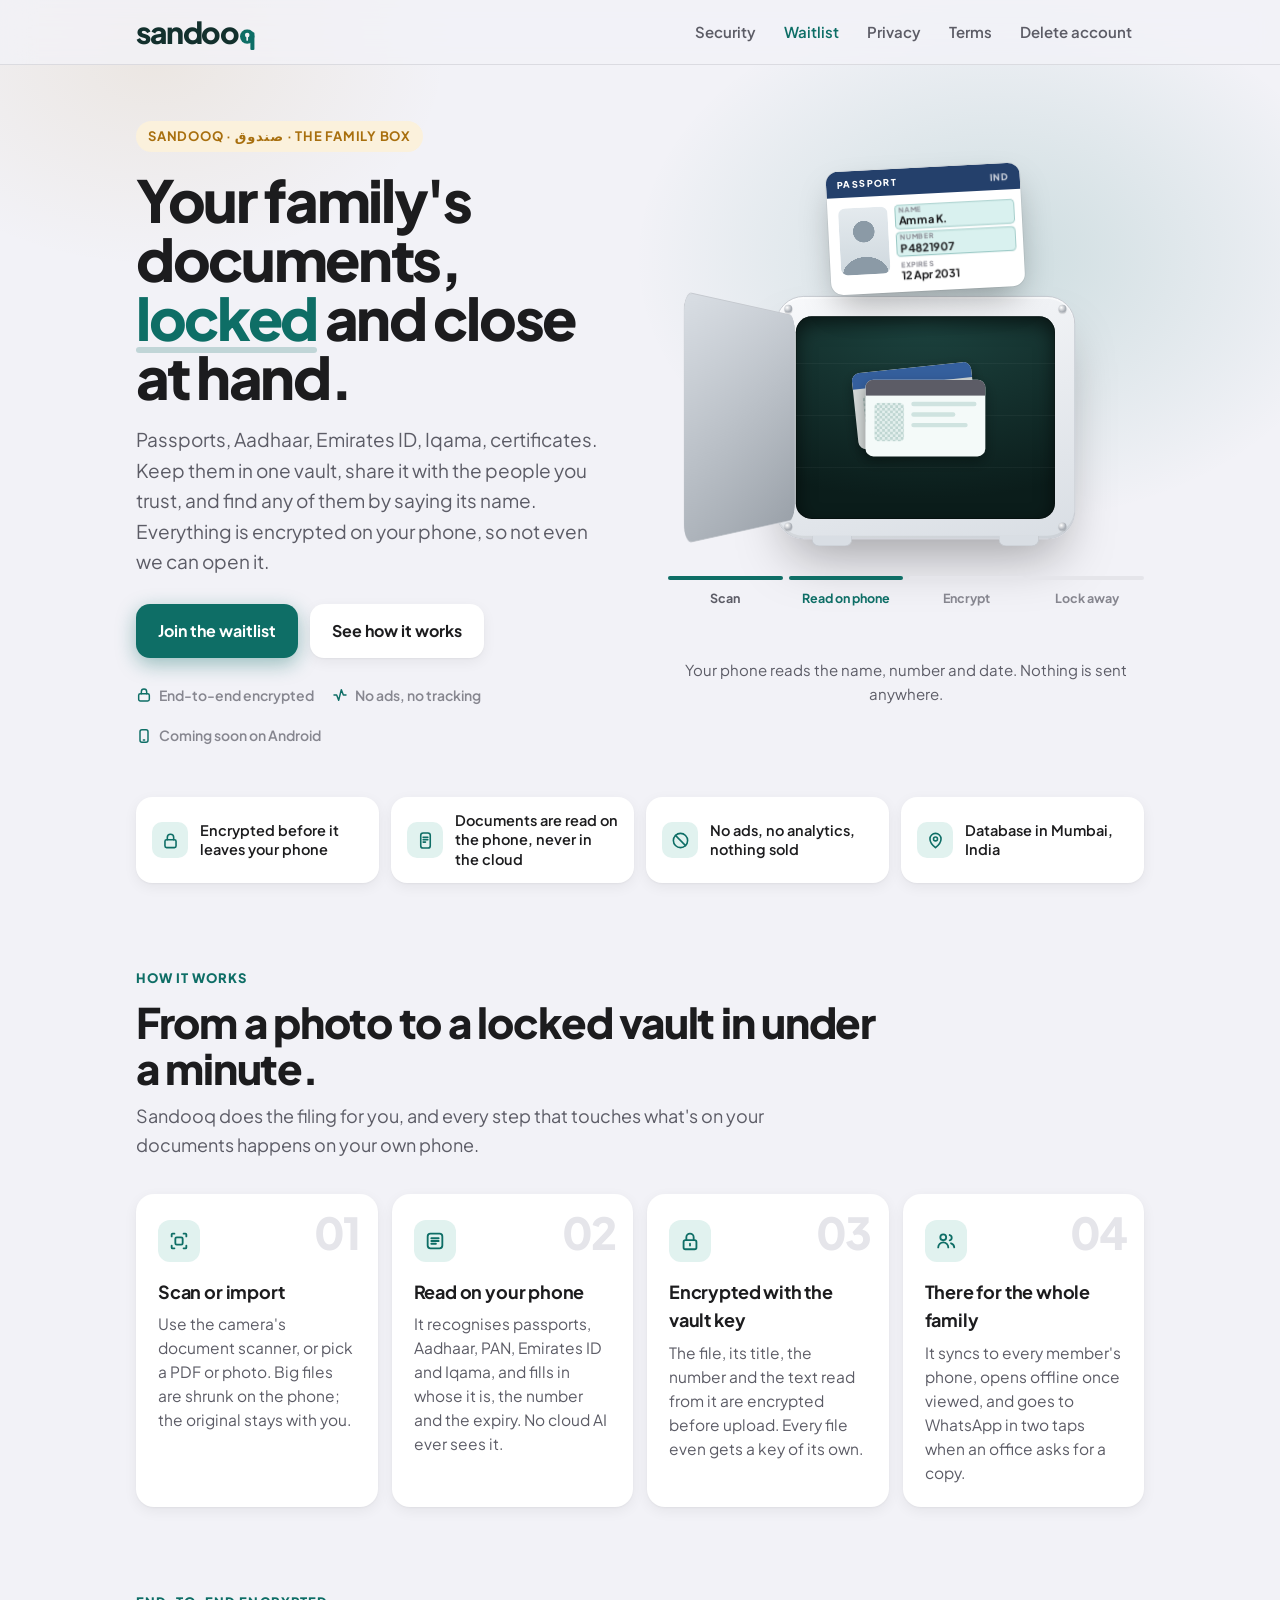
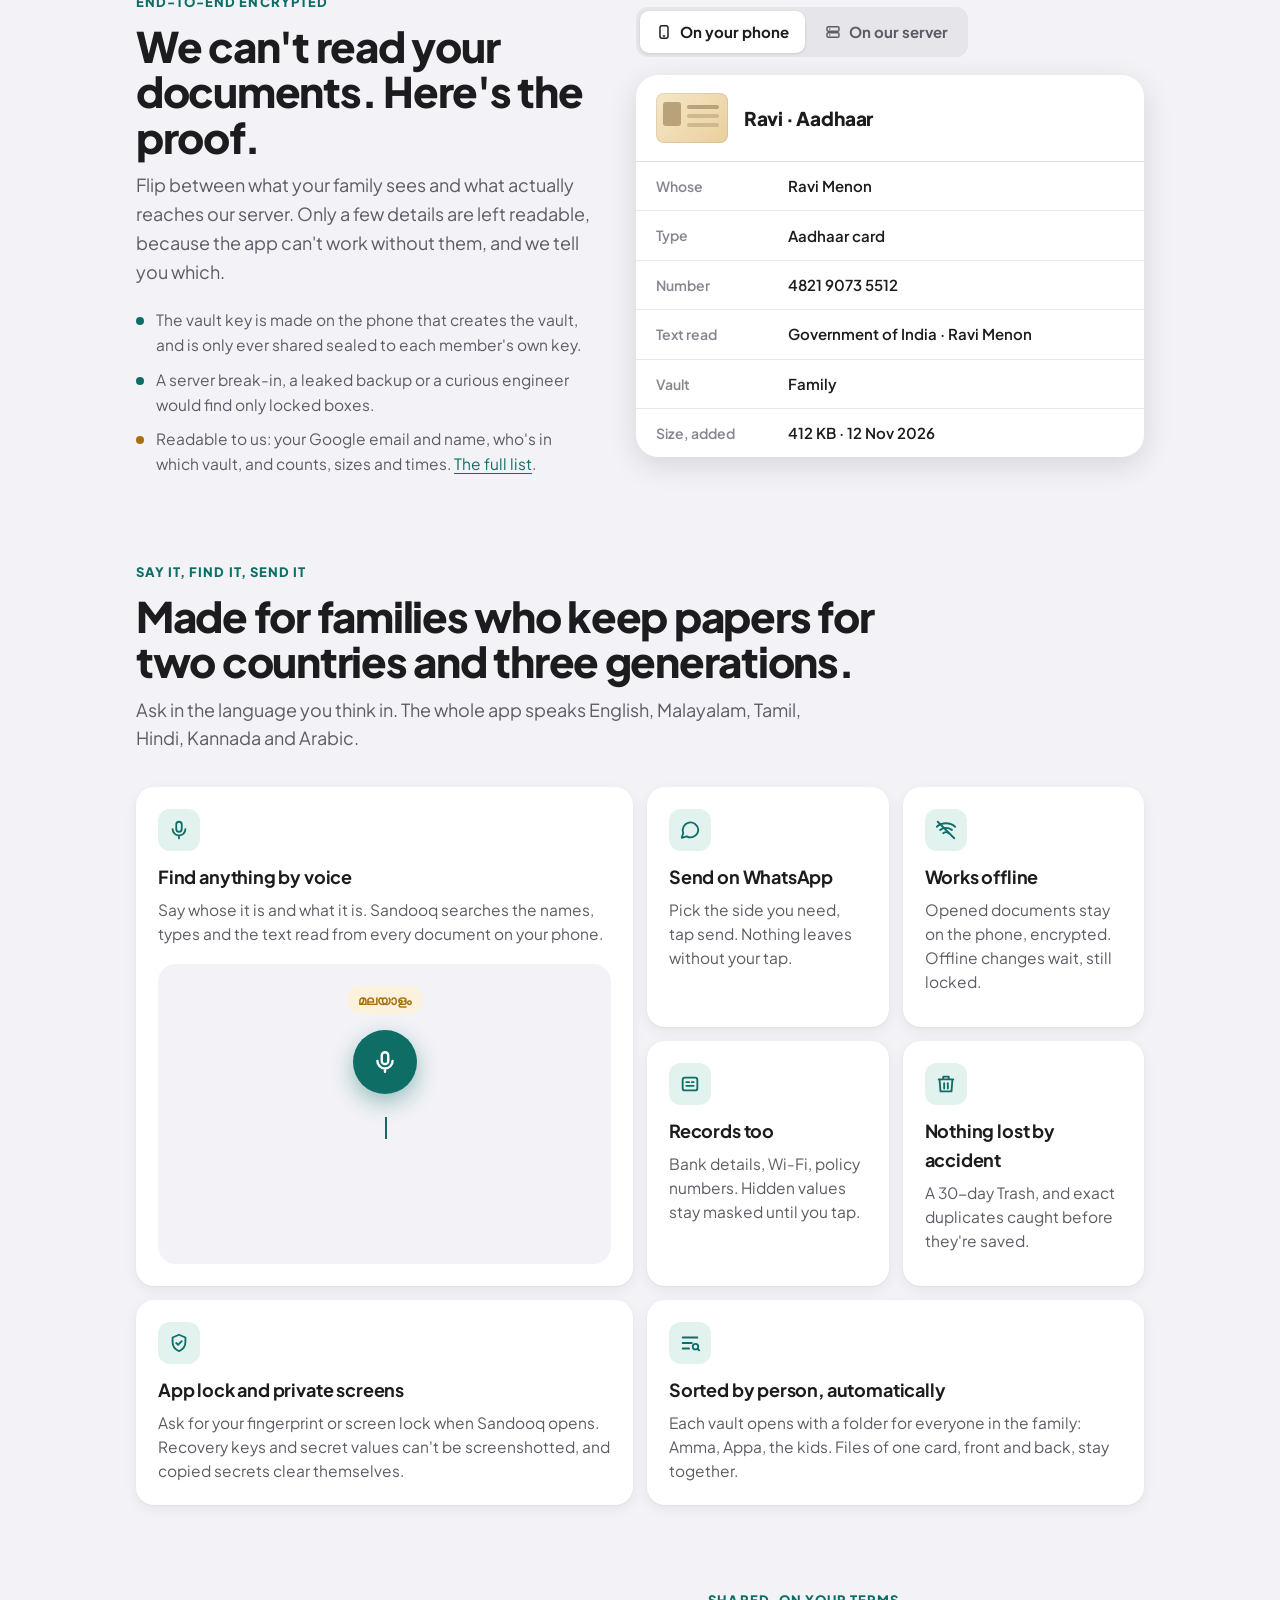
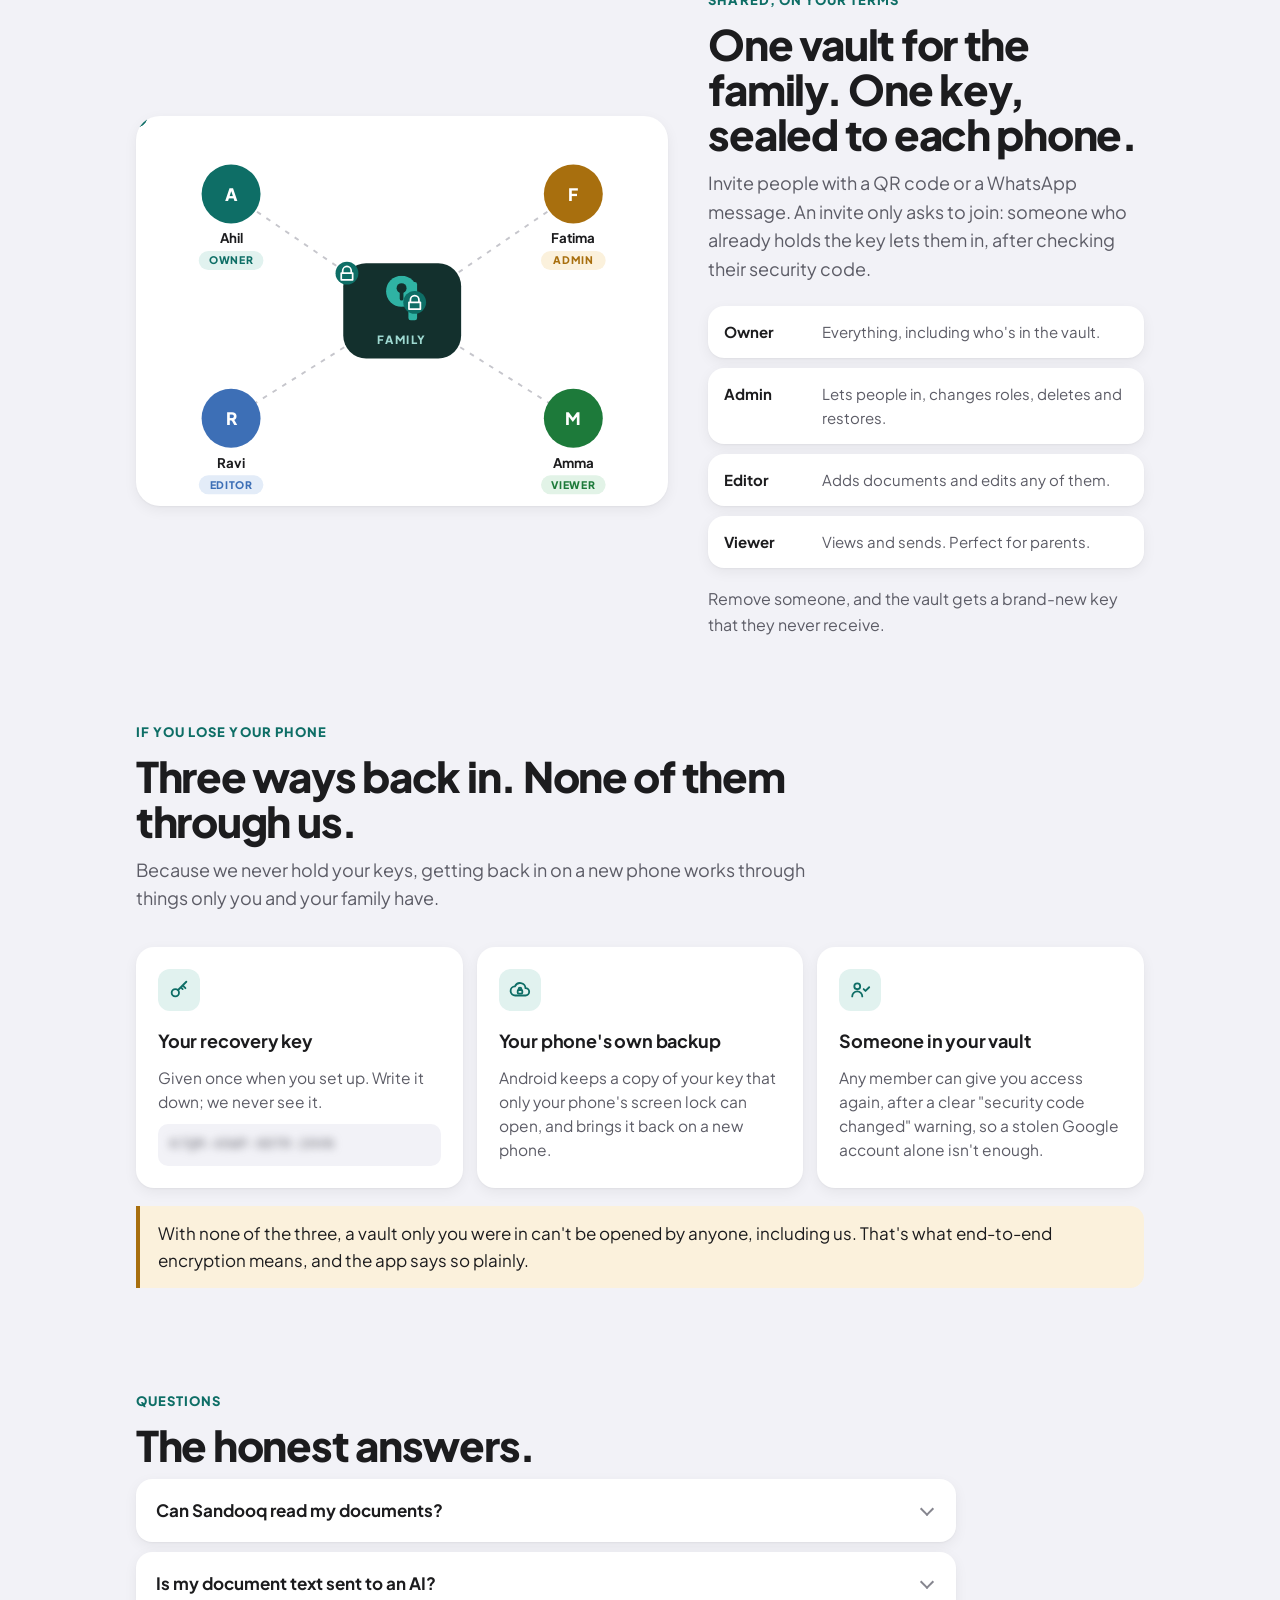
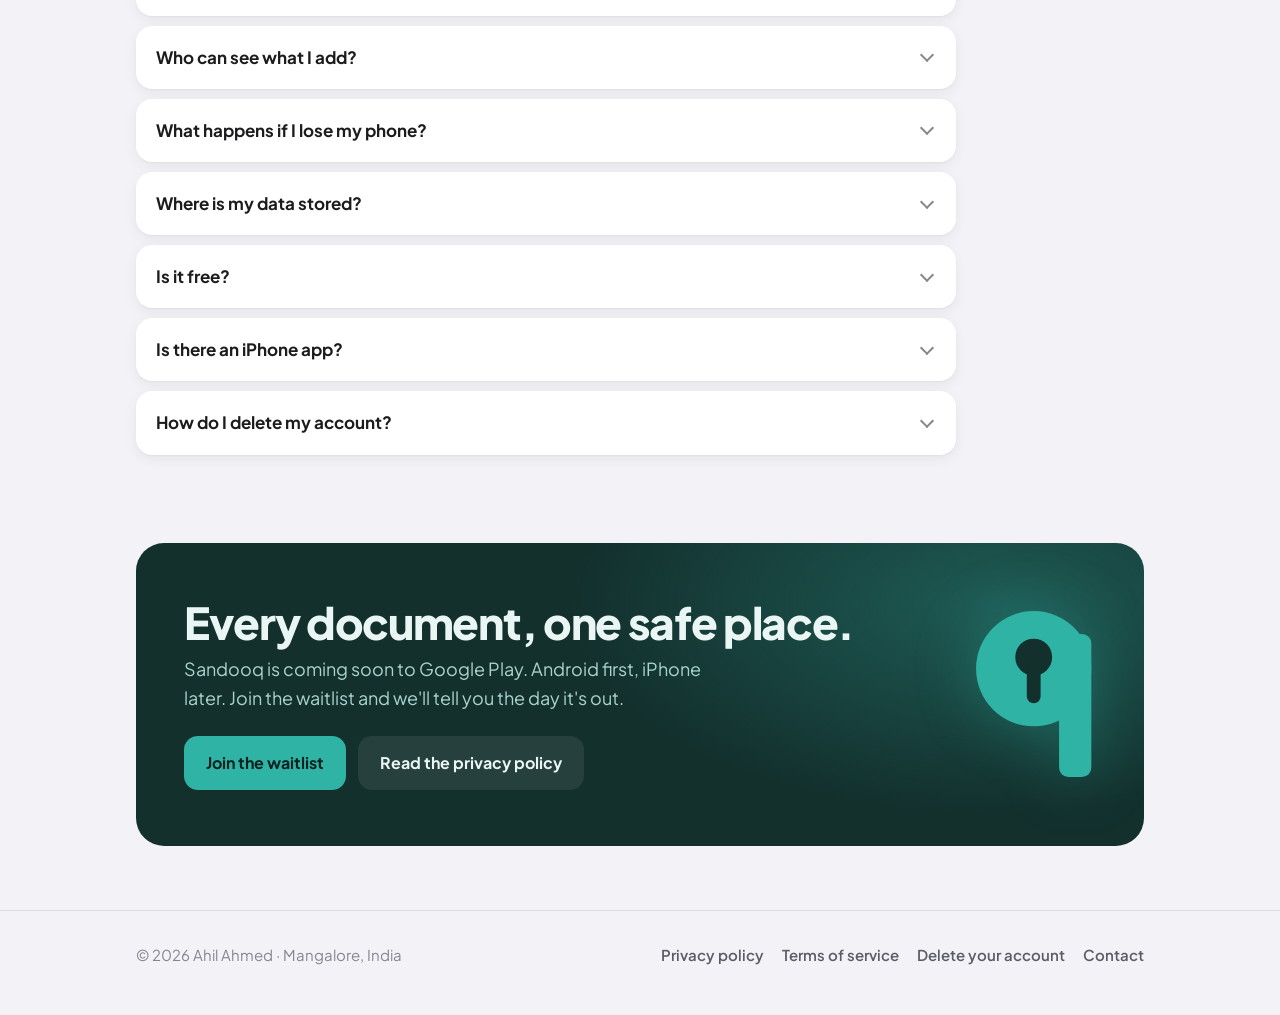
==== commit 74991976: "Waitlist page backed by a Google Sheet /waitlist/ collects email (plus optional name, phone, country" ====
--- a/index.html
+++ b/index.html
@@ -27,6 +27,7 @@
       <a class="wordmark" href="./" aria-label="Sandooq home">sandoo<svg class="q" viewBox="0 0 26 36" aria-hidden="true"><circle class="mark" cx="12.5" cy="12.5" r="12.5"/><rect class="mark" x="18" y="5" width="7" height="31" rx="2"/><circle class="hole" cx="12.5" cy="10" r="4"/><rect class="hole" x="11" y="11" width="3" height="9" rx="1.5"/></svg></a>
       <nav aria-label="Main">
         <a class="nav-sec" href="#security">Security</a>
+        <a class="nav-cta" href="waitlist/">Waitlist</a>
         <a href="privacy/">Privacy</a>
         <a href="terms/">Terms</a>
         <a href="delete-account/">Delete account</a>
@@ -43,8 +44,8 @@
           <h1>Your family's documents, <span class="lock-word">locked</span> and close at hand.</h1>
           <p class="lede">Passports, Aadhaar, Emirates ID, Iqama, certificates. Keep them in one vault, share it with the people you trust, and find any of them by saying its name. Everything is encrypted on your phone, so not even we can open it.</p>
           <div class="cta-row">
-            <a class="btn" href="#how">See how it works</a>
-            <a class="btn ghost" href="#security">What we can see</a>
+            <a class="btn" href="waitlist/?ref=site">Join the waitlist</a>
+            <a class="btn ghost" href="#how">See how it works</a>
           </div>
           <div class="hero-meta">
             <span><svg viewBox="0 0 24 24"><rect x="4" y="10" width="16" height="11" rx="2.5"/><path d="M8 10V7a4 4 0 0 1 8 0v3"/></svg>End-to-end encrypted</span>
@@ -331,9 +332,9 @@
         <div class="band-in reveal">
           <div>
             <h2>Every document, one safe place.</h2>
-            <p>Sandooq is coming soon to Google Play. Android first, iPhone later.</p>
+            <p>Sandooq is coming soon to Google Play. Android first, iPhone later. Join the waitlist and we'll tell you the day it's out.</p>
             <div class="cta-row">
-              <a class="btn" href="#how">How it works</a>
+              <a class="btn" href="waitlist/?ref=site">Join the waitlist</a>
               <a class="btn ghost" href="privacy/">Read the privacy policy</a>
             </div>
           </div>
--- a/style.css
+++ b/style.css
@@ -54,6 +54,7 @@
 *, *::before, *::after { box-sizing: border-box; }
 
 html { -webkit-text-size-adjust: 100%; scroll-padding-top: 84px; }
+@media (prefers-reduced-motion: no-preference) { html { scroll-behavior: smooth; } }
 
 body {
   margin: 0;
@@ -211,6 +212,83 @@
 .mail-card dt { color: var(--ink3); font-weight: 600; font-size: 15px; }
 .mail-card dd { margin: 0; font-weight: 600; overflow-wrap: anywhere; }
 
+/* ── Waitlist form ──────────────────────────────────── */
+[hidden] { display: none !important; }
+.site-header nav a.nav-cta { color: var(--brand); }
+.site-header nav a.nav-cta[aria-current="page"] { background: var(--tint); }
+.doc-head .eyebrow { margin-bottom: 14px; }
+.doc-head .lead { color: var(--ink2); font-size: 19px; margin: 0; max-width: 34em; }
+
+.form-card { background: var(--surface); border-radius: 22px; box-shadow: var(--shadow-card); padding: 28px; margin: 28px 0 0; display: grid; gap: 22px; }
+.form-card fieldset { border: 0; margin: 0; padding: 0; min-width: 0; }
+.field { display: grid; gap: 8px; }
+.field > label, .field legend { font-weight: 700; font-size: 15.5px; padding: 0; }
+.field legend { margin-bottom: 8px; }
+.req, .opt { font-weight: 600; font-size: 13px; color: var(--ink3); margin-left: 6px; }
+.form-card input[type="email"], .form-card input[type="text"], .form-card select {
+  font: inherit; font-size: 16px; color: var(--ink);
+  background: var(--bg); border: 1.5px solid transparent; border-radius: 12px;
+  padding: 12px 14px; width: 100%; min-height: 48px;
+}
+.form-card select { appearance: none; -webkit-appearance: none; padding-right: 40px;
+  background-image: linear-gradient(45deg, transparent 50%, var(--ink3) 50%), linear-gradient(135deg, var(--ink3) 50%, transparent 50%);
+  background-position: calc(100% - 20px) 50%, calc(100% - 14px) 50%; background-size: 6px 6px; background-repeat: no-repeat; }
+.form-card input:focus, .form-card select:focus { outline: none; border-color: var(--brand); box-shadow: 0 0 0 4px var(--glow); }
+.form-card input[aria-invalid="true"] { border-color: var(--danger); }
+.form-card ::placeholder { color: var(--ink3); }
+.hint { margin: 0; font-size: 14px; color: var(--ink3); line-height: 1.45; }
+.error { margin: 0; font-size: 14.5px; color: var(--danger); font-weight: 600; }
+.row2 { display: grid; grid-template-columns: 1fr 1fr; gap: 16px; }
+
+/* Segmented control and chips: real radios/checkboxes, styled through their span */
+.seg, .chips { display: flex; flex-wrap: wrap; gap: 8px; }
+.seg label, .chips label { position: relative; cursor: pointer; }
+.seg input, .chips input { position: absolute; opacity: 0; width: 1px; height: 1px; }
+.seg span, .chips span {
+  display: inline-flex; align-items: center; gap: 6px; min-height: 42px;
+  padding: 9px 16px; border-radius: 999px; background: var(--bg);
+  border: 1.5px solid transparent; font-weight: 600; font-size: 15px; color: var(--ink2);
+  transition: background .15s, color .15s, border-color .15s;
+}
+.seg span { min-width: 112px; justify-content: center; }
+.seg input:checked + span, .chips input:checked + span { background: var(--tint); color: var(--brand); border-color: var(--brand); }
+.chips input:checked + span::before { content: ""; width: 10px; height: 6px; border-left: 2.5px solid currentColor; border-bottom: 2.5px solid currentColor; transform: rotate(-45deg) translateY(-2px); }
+.seg input:focus-visible + span, .chips input:focus-visible + span, .check input:focus-visible { outline: 3px solid var(--glow); outline-offset: 2px; }
+
+.check { display: flex; gap: 12px; align-items: flex-start; background: var(--tint); border-radius: 16px; padding: 16px 18px; cursor: pointer; font-size: 15.5px; line-height: 1.5; }
+.check input { width: 22px; height: 22px; margin: 1px 0 0; flex: none; accent-color: var(--brand); }
+.check strong { color: var(--brand); }
+
+.hp { position: absolute; left: -10000px; width: 1px; height: 1px; overflow: hidden; }
+
+.btn.submit { border: 0; cursor: pointer; justify-content: center; width: 100%; font: inherit; font-weight: 700; font-size: 17px; padding: 16px 22px; }
+.btn.submit:disabled { opacity: .75; cursor: progress; }
+.btn .spinner { display: none; width: 18px; height: 18px; border-radius: 50%; border: 2.5px solid currentColor; border-right-color: transparent; }
+.btn.busy .spinner { display: inline-block; animation: spin .8s linear infinite; }
+@keyframes spin { to { transform: rotate(360deg); } }
+.fine { margin: -8px 0 0; font-size: 13.5px; color: var(--ink3); line-height: 1.5; text-align: center; }
+.form-error { text-align: center; }
+
+.done { text-align: center; justify-items: center; gap: 10px; padding: 40px 28px; }
+.done:focus { outline: none; }
+.done h2 { margin: 6px 0 0; font-size: 28px; letter-spacing: -0.02em; }
+.done p { margin: 0; color: var(--ink2); max-width: 30em; }
+.done .done-sub { margin-top: 10px; color: var(--ink3); font-size: 15px; }
+.done .cta-row { justify-content: center; margin-top: 14px; }
+.done .btn.ghost { border: 0; font: inherit; font-weight: 700; cursor: pointer; background: var(--bg); box-shadow: none; }
+.done-mark { width: 64px; height: 64px; border-radius: 50%; background: var(--brand); display: grid; place-items: center; box-shadow: 0 0 0 8px var(--tint), 0 0 30px var(--glow); }
+.done-mark svg { width: 30px; height: 30px; fill: none; stroke: var(--on-brand); stroke-width: 3; stroke-linecap: round; stroke-linejoin: round; }
+
+@media (max-width: 600px) {
+  .form-card { padding: 22px 18px; border-radius: 18px; }
+  .row2 { grid-template-columns: 1fr; }
+  .seg { display: grid; grid-template-columns: 1fr 1fr; }
+  .seg span { min-width: 0; width: 100%; }
+  .done .cta-row { flex-direction: column; width: 100%; }
+  .done .cta-row .btn { width: 100%; justify-content: center; }
+}
+@media (prefers-reduced-motion: reduce) { .btn.busy .spinner { animation: none; } }
+
 /* ── Footer ─────────────────────────────────────────── */
 .site-footer { margin-top: 64px; padding: 32px 0 48px; border-top: 1px solid color-mix(in srgb, var(--separator) 50%, transparent); color: var(--ink3); font-size: 15px; }
 .site-footer .wrap { display: flex; justify-content: space-between; gap: 16px; flex-wrap: wrap; align-items: center; }
